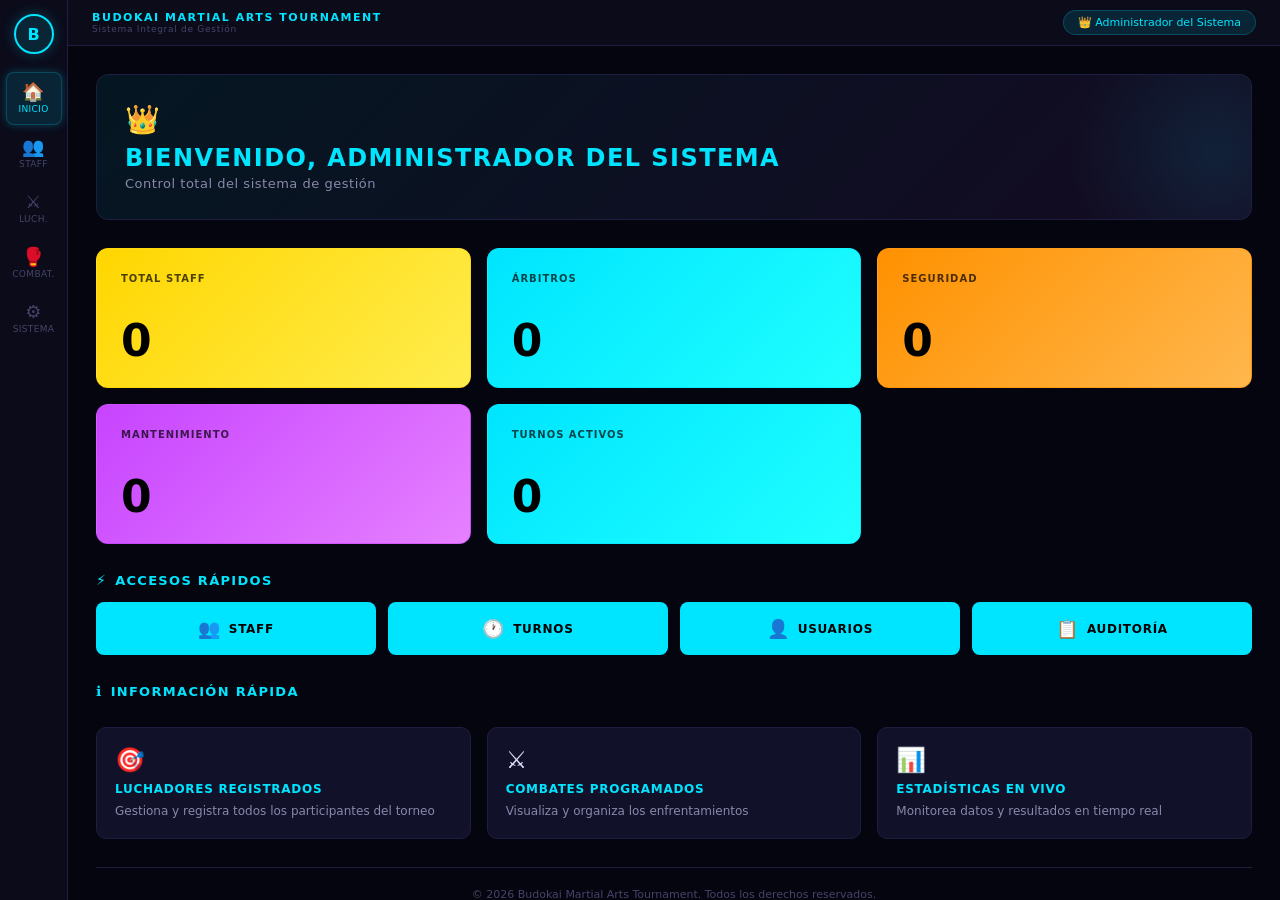
==== tournament-app/frontend/pages/index.html @ d12d2b39 "Implementacion de la pestaña de inicio y luchadores de front conectadas con el backend y base de dat" ====
<!DOCTYPE html>
<html lang="es">

<head>
    <meta charset="UTF-8">
    <meta name="viewport" content="width=device-width, initial-scale=1.0">
    <title>Dashboard — Budokai Martial Arts Tournament</title>
    <style>
        /* ══ Reset & Base ════════════════════════════════════════════ */
        *,
        *::before,
        *::after {
            box-sizing: border-box;
            margin: 0;
            padding: 0;
        }

        :root {
            --bg: #05050f;
            --bg2: #0b0b1a;
            --bg3: #0f0f22;
            --surface: #11112a;
            --surface2: #161630;
            --border: #1e1e40;
            --border2: #252550;
            --cyan: #00e5ff;
            --cyan-dim: rgba(0, 229, 255, .12);
            --cyan-glow: rgba(0, 229, 255, .25);
            --green: #00e676;
            --green-dim: rgba(0, 230, 118, .15);
            --orange: #ff9100;
            --orange-dim: rgba(255, 145, 0, .15);
            --blue-lt: #448aff;
            --blue-dim: rgba(68, 138, 255, .15);
            --yellow: #ffd600;
            --yellow-dim: rgba(255, 214, 0, .15);
            --purple: #c744ff;
            --purple-dim: rgba(199, 68, 255, .15);
            --red: #ff1744;
            --red-dim: rgba(255, 23, 68, .15);
            --txt: #e0e0ff;
            --txt2: #8888aa;
            --txt3: #44446a;
            --sidebar-w: 68px;
            --font: 'Segoe UI', system-ui, sans-serif;
            --font-mono: 'Courier New', monospace;
        }

        html,
        body {
            height: 100%;
            background: var(--bg);
            color: var(--txt);
            font-family: var(--font);
            font-size: 13px;
        }

        /* ══ Layout ══════════════════════════════════════════════════ */
        .layout {
            display: flex;
            height: 100vh;
        }

        /* ══ Sidebar ═════════════════════════════════════════════════ */
        .sidebar {
            width: var(--sidebar-w);
            background: var(--bg2);
            border-right: 1px solid var(--border);
            display: flex;
            flex-direction: column;
            align-items: center;
            padding: 14px 0;
            gap: 2px;
            flex-shrink: 0;
        }

        .logo-box {
            width: 40px;
            height: 40px;
            border-radius: 50%;
            border: 2px solid var(--cyan);
            background: var(--cyan-dim);
            display: flex;
            align-items: center;
            justify-content: center;
            font-weight: 900;
            font-size: 16px;
            color: var(--cyan);
            margin-bottom: 16px;
            box-shadow: 0 0 14px var(--cyan-glow);
        }

        .nav-link {
            display: flex;
            flex-direction: column;
            align-items: center;
            gap: 3px;
            padding: 10px 6px;
            width: 56px;
            border-radius: 8px;
            text-decoration: none;
            color: var(--txt3);
            font-size: 9px;
            letter-spacing: .04em;
            text-transform: uppercase;
            transition: all .15s;
            border: 1px solid transparent;
        }

        .nav-link:hover {
            color: var(--txt2);
            background: var(--surface);
        }

        .nav-link.active {
            color: var(--cyan);
            background: var(--cyan-dim);
            border-color: rgba(0, 229, 255, .2);
            box-shadow: 0 0 10px var(--cyan-glow);
        }

        .nav-icon {
            font-size: 18px;
            line-height: 1;
        }

        /* ══ Main ════════════════════════════════════════════════════ */
        .main {
            flex: 1;
            display: flex;
            flex-direction: column;
            overflow: hidden;
        }

        /* ══ Topbar ══════════════════════════════════════════════════ */
        .topbar {
            background: var(--bg2);
            border-bottom: 1px solid var(--border);
            padding: 10px 24px;
            display: flex;
            align-items: center;
            justify-content: space-between;
            flex-shrink: 0;
        }

        .brand-title {
            font-size: 11px;
            font-weight: 700;
            letter-spacing: .14em;
            text-transform: uppercase;
            color: var(--cyan);
        }

        .brand-sub {
            font-size: 9px;
            color: var(--txt3);
            letter-spacing: .08em;
        }

        .user-badge {
            display: flex;
            align-items: center;
            gap: 8px;
            background: var(--cyan-dim);
            border: 1px solid rgba(0, 229, 255, .2);
            border-radius: 20px;
            padding: 5px 14px;
            font-size: 11px;
            color: var(--cyan);
        }

        /* ══ Contenido ═══════════════════════════════════════════════ */
        .content {
            flex: 1;
            overflow-y: auto;
            padding: 28px;
        }

        .content::-webkit-scrollbar {
            width: 4px;
        }

        .content::-webkit-scrollbar-thumb {
            background: var(--border2);
            border-radius: 4px;
        }

        /* ══ Welcome Section ═════════════════════════════════════════ */
        .welcome-section {
            background: linear-gradient(135deg, rgba(0, 229, 255, .08) 0%, rgba(199, 68, 255, .08) 100%);
            border: 1px solid var(--border);
            border-radius: 12px;
            padding: 28px;
            margin-bottom: 28px;
            position: relative;
            overflow: hidden;
        }

        .welcome-section::before {
            content: '';
            position: absolute;
            top: -50%;
            right: -10%;
            width: 300px;
            height: 300px;
            background: radial-gradient(circle, rgba(0, 229, 255, .1) 0%, transparent 70%);
            border-radius: 50%;
            pointer-events: none;
        }

        .welcome-content {
            position: relative;
            z-index: 1;
        }

        .welcome-icon {
            font-size: 28px;
            margin-bottom: 8px;
        }

        .welcome-title {
            font-size: 24px;
            font-weight: 900;
            letter-spacing: .06em;
            text-transform: uppercase;
            color: var(--cyan);
            margin-bottom: 4px;
        }

        .welcome-subtitle {
            font-size: 13px;
            color: var(--txt2);
            letter-spacing: .04em;
        }

        /* ══ Stats Grid ══════════════════════════════════════════════ */
        .stats-grid {
            display: grid;
            grid-template-columns: repeat(5, 1fr);
            gap: 16px;
            margin-bottom: 28px;
        }

        @media (max-width: 1400px) {
            .stats-grid {
                grid-template-columns: repeat(3, 1fr);
            }
        }

        @media (max-width: 900px) {
            .stats-grid {
                grid-template-columns: repeat(2, 1fr);
            }
        }

        @media (max-width: 600px) {
            .stats-grid {
                grid-template-columns: 1fr;
            }
        }

        .stat-card-large {
            border-radius: 12px;
            padding: 24px;
            display: flex;
            flex-direction: column;
            align-items: flex-start;
            justify-content: space-between;
            min-height: 140px;
            position: relative;
            overflow: hidden;
            cursor: pointer;
            transition: all .2s;
            border: 1px solid;
        }

        .stat-card-large:hover {
            transform: translateY(-4px);
            box-shadow: 0 12px 24px rgba(0, 0, 0, .4);
        }

        .stat-card-large::before {
            content: '';
            position: absolute;
            top: 0;
            left: 0;
            right: 0;
            height: 2px;
            opacity: 0;
            transition: opacity .2s;
        }

        .stat-card-large:hover::before {
            opacity: 1;
        }

        /* ── Yellow ─────────────────────────────────────────────── */
        .stat-yellow {
            background: linear-gradient(135deg, #ffd600 0%, #ffed4e 100%);
            color: #000;
            border-color: rgba(255, 214, 0, .4);
        }

        .stat-yellow::before {
            background: #ffd600;
        }

        .stat-yellow .stat-value {
            color: #000;
        }

        /* ── Cyan ───────────────────────────────────────────────── */
        .stat-cyan {
            background: linear-gradient(135deg, #00e5ff 0%, #1fffff 100%);
            color: #000;
            border-color: rgba(0, 229, 255, .4);
        }

        .stat-cyan::before {
            background: #00e5ff;
        }

        .stat-cyan .stat-value {
            color: #000;
        }

        /* ── Orange ──────────────────────────────────────────────── */
        .stat-orange {
            background: linear-gradient(135deg, #ff9100 0%, #ffb74d 100%);
            color: #000;
            border-color: rgba(255, 145, 0, .4);
        }

        .stat-orange::before {
            background: #ff9100;
        }

        .stat-orange .stat-value {
            color: #000;
        }

        /* ── Purple ──────────────────────────────────────────────── */
        .stat-purple {
            background: linear-gradient(135deg, #c744ff 0%, #e681ff 100%);
            color: #000;
            border-color: rgba(199, 68, 255, .4);
        }

        .stat-purple::before {
            background: #c744ff;
        }

        .stat-purple .stat-value {
            color: #000;
        }

        .stat-label {
            font-size: 10px;
            font-weight: 700;
            letter-spacing: .1em;
            text-transform: uppercase;
            opacity: .7;
            margin-bottom: 8px;
        }

        .stat-value {
            font-size: 44px;
            font-weight: 900;
            line-height: 1;
        }

        /* ══ Quick Access Section ════════════════════════════════════ */
        .section-title {
            font-size: 13px;
            font-weight: 700;
            letter-spacing: .1em;
            text-transform: uppercase;
            color: var(--cyan);
            margin-bottom: 14px;
            display: flex;
            align-items: center;
            gap: 8px;
        }

        .section-icon {
            font-size: 14px;
        }

        .quick-access-grid {
            display: grid;
            grid-template-columns: repeat(auto-fit, minmax(180px, 1fr));
            gap: 12px;
        }

        .quick-btn {
            background: var(--cyan);
            border: none;
            border-radius: 8px;
            padding: 16px;
            color: #000;
            font-weight: 700;
            font-size: 12px;
            letter-spacing: .06em;
            text-transform: uppercase;
            cursor: pointer;
            transition: all .15s;
            display: flex;
            align-items: center;
            justify-content: center;
            gap: 8px;
            text-decoration: none;
        }

        .quick-btn:hover {
            opacity: .85;
            transform: translateY(-2px);
            box-shadow: 0 8px 16px rgba(0, 229, 255, .3);
        }

        .quick-btn-icon {
            font-size: 18px;
        }

        /* ══ Info Cards Section ══════════════════════════════════════ */
        .info-grid {
            display: grid;
            grid-template-columns: repeat(auto-fit, minmax(240px, 1fr));
            gap: 16px;
            margin-top: 28px;
        }

        .info-card {
            background: var(--surface);
            border: 1px solid var(--border);
            border-radius: 10px;
            padding: 18px;
            transition: all .15s;
        }

        .info-card:hover {
            border-color: var(--cyan);
            box-shadow: 0 0 12px rgba(0, 229, 255, .1);
        }

        .info-card-icon {
            font-size: 24px;
            margin-bottom: 8px;
        }

        .info-card-title {
            font-size: 12px;
            font-weight: 700;
            letter-spacing: .06em;
            text-transform: uppercase;
            color: var(--cyan);
            margin-bottom: 6px;
        }

        .info-card-desc {
            font-size: 12px;
            color: var(--txt2);
            line-height: 1.5;
        }

        /* ══ Footer ══════════════════════════════════════════════════ */
        .dashboard-footer {
            margin-top: 28px;
            padding-top: 20px;
            border-top: 1px solid var(--border);
            text-align: center;
            color: var(--txt3);
            font-size: 11px;
        }

        /* ══ Loading ═════════════════════════════════════════════════ */
        #loading {
            display: none !important;
            position: fixed;
            inset: 0;
            background: rgba(5, 5, 15, .8);
            backdrop-filter: blur(4px);
            align-items: center;
            justify-content: center;
            z-index: 1000;
        }

        #loading.show {
            display: flex !important;
        }

        .spinner {
            width: 40px;
            height: 40px;
            border: 3px solid var(--border2);
            border-top-color: var(--cyan);
            border-radius: 50%;
            animation: spin .7s linear infinite;
        }

        @keyframes spin {
            to {
                transform: rotate(360deg);
            }
        }

        /* ══ Toast ═══════════════════════════════════════════════════ */
        .toast {
            position: fixed;
            bottom: 26px;
            right: 26px;
            background: var(--surface2);
            border: 1px solid var(--border2);
            border-radius: 8px;
            padding: 12px 18px;
            font-size: 13px;
            color: var(--txt);
            opacity: 0;
            transform: translateY(8px);
            transition: opacity .2s, transform .2s;
            pointer-events: none;
            z-index: 200;
            max-width: 320px;
        }

        .toast.show {
            opacity: 1;
            transform: none;
        }

        .toast.toast--ok {
            border-left: 3px solid var(--green);
        }

        .toast.toast--err {
            border-left: 3px solid var(--red);
        }
    </style>
</head>

<body>

    <div class="layout">

        <!-- ══ Sidebar ══ -->
        <aside class="sidebar">
            <div class="logo-box">B</div>
            <a class="nav-link active" href="index.html">
                <span class="nav-icon">🏠</span>Inicio
            </a>
            <a class="nav-link" href="staff.html">
                <span class="nav-icon">👥</span>Staff
            </a>
            <a class="nav-link" href="luchadores.html">
                <span class="nav-icon">⚔</span>Luch.
            </a>
            <a class="nav-link" href="combates.html">
                <span class="nav-icon">🥊</span>Combat.
            </a>
            <a class="nav-link" href="sistema.html">
                <span class="nav-icon">⚙</span>Sistema
            </a>
        </aside>

        <!-- ══ Main ══ -->
        <div class="main">

            <!-- Topbar -->
            <header class="topbar">
                <div>
                    <div class="brand-title">Budokai Martial Arts Tournament</div>
                    <div class="brand-sub">Sistema Integral de Gestión</div>
                </div>
                <div class="user-badge">👑 Administrador del Sistema</div>
            </header>

            <!-- Content -->
            <div class="content">

                <!-- Welcome Section -->
                <div class="welcome-section">
                    <div class="welcome-content">
                        <div class="welcome-icon">👑</div>
                        <h1 class="welcome-title">Bienvenido, Administrador del Sistema</h1>
                        <p class="welcome-subtitle">Control total del sistema de gestión</p>
                    </div>
                </div>

                <!-- Stats Grid -->
                <div class="stats-grid">
                    <div class="stat-card-large stat-yellow">
                        <div class="stat-label">Total Staff</div>
                        <div class="stat-value" id="stat-total-staff">0</div>
                    </div>
                    <div class="stat-card-large stat-cyan">
                        <div class="stat-label">Árbitros</div>
                        <div class="stat-value" id="stat-arbitros">0</div>
                    </div>
                    <div class="stat-card-large stat-orange">
                        <div class="stat-label">Seguridad</div>
                        <div class="stat-value" id="stat-seguridad">0</div>
                    </div>
                    <div class="stat-card-large stat-purple">
                        <div class="stat-label">Mantenimiento</div>
                        <div class="stat-value" id="stat-mantenimiento">0</div>
                    </div>
                    <div class="stat-card-large stat-cyan">
                        <div class="stat-label">Turnos Activos</div>
    <!-- ══ Loading Overlay ══ -->
    <div id="loading">
        <div class="spinner"></div>
    </div>

    <!-- ══ Toast ══ -->
    <div class="toast" id="toast"></div>

    <!-- ══ Scripts ══ -->
    <script src="../js/api.js"></script>
    <script src="../js/modules/dashboard.js"></script>

                        <div class="stat-value" id="stat-turnos">0</div>
                    </div>
                </div>

                <!-- Quick Access -->
                <div>
                    <h2 class="section-title">
                        <span class="section-icon">⚡</span>
                        Accesos Rápidos
                    </h2>
                    <div class="quick-access-grid">
                        <a href="staff.html" class="quick-btn">
                            <span class="quick-btn-icon">👥</span>
                            Staff
                        </a>
                        <a href="#" class="quick-btn">
                            <span class="quick-btn-icon">🕐</span>
                            Turnos
                        </a>
                        <a href="#" class="quick-btn">
                            <span class="quick-btn-icon">👤</span>
                            Usuarios
                        </a>
                        <a href="#" class="quick-btn">
                            <span class="quick-btn-icon">📋</span>
                            Auditoría
                        </a>
                    </div>
                </div>

                <!-- Info Cards -->
                <div>
                    <h2 class="section-title" style="margin-top: 28px;">
                        <span class="section-icon">ℹ</span>
                        Información Rápida
                    </h2>
                    <div class="info-grid">
                        <div class="info-card">
                            <div class="info-card-icon">🎯</div>
                            <div class="info-card-title">Luchadores Registrados</div>
                            <div class="info-card-desc">Gestiona y registra todos los participantes del torneo</div>
                        </div>
                        <div class="info-card">
                            <div class="info-card-icon">⚔</div>
                            <div class="info-card-title">Combates Programados</div>
                            <div class="info-card-desc">Visualiza y organiza los enfrentamientos</div>
                        </div>
                        <div class="info-card">
                            <div class="info-card-icon">📊</div>
                            <div class="info-card-title">Estadísticas en Vivo</div>
                            <div class="info-card-desc">Monitorea datos y resultados en tiempo real</div>
                        </div>
                    </div>
                </div>

                <!-- Footer -->
                <div class="dashboard-footer">
                    <p>© 2026 Budokai Martial Arts Tournament. Todos los derechos reservados.</p>
                </div>

            </div>
        </div>
    </div>

</body>

</html>
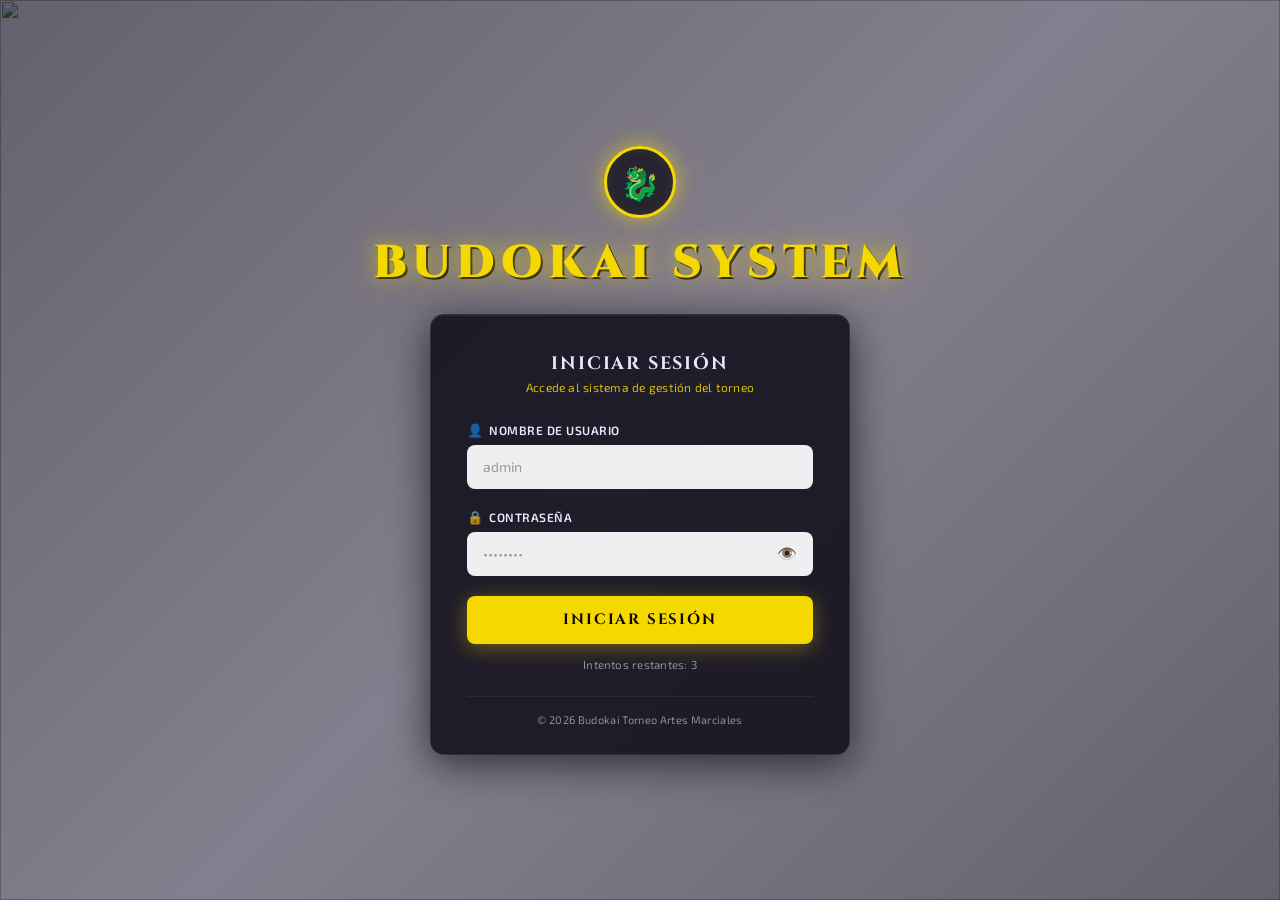
==== commit 63cf210f: "Modulo de log-in correctamente conectado con los endpoints del backend, y boton salir en el dashboar" ====
--- a/tournament-app/frontend/pages/index.html
+++ b/tournament-app/frontend/pages/index.html
@@ -1,53 +1,38 @@
 <!DOCTYPE html>
 <html lang="es">
-
 <head>
     <meta charset="UTF-8">
     <meta name="viewport" content="width=device-width, initial-scale=1.0">
     <title>Dashboard — Budokai Martial Arts Tournament</title>
     <style>
         /* ══ Reset & Base ════════════════════════════════════════════ */
-        *,
-        *::before,
-        *::after {
-            box-sizing: border-box;
-            margin: 0;
-            padding: 0;
-        }
+        *, *::before, *::after { box-sizing: border-box; margin: 0; padding: 0; }
 
         :root {
-            --bg: #05050f;
-            --bg2: #0b0b1a;
-            --bg3: #0f0f22;
-            --surface: #11112a;
-            --surface2: #161630;
-            --border: #1e1e40;
-            --border2: #252550;
-            --cyan: #00e5ff;
-            --cyan-dim: rgba(0, 229, 255, .12);
-            --cyan-glow: rgba(0, 229, 255, .25);
-            --green: #00e676;
-            --green-dim: rgba(0, 230, 118, .15);
-            --orange: #ff9100;
-            --orange-dim: rgba(255, 145, 0, .15);
-            --blue-lt: #448aff;
-            --blue-dim: rgba(68, 138, 255, .15);
-            --yellow: #ffd600;
-            --yellow-dim: rgba(255, 214, 0, .15);
-            --purple: #c744ff;
-            --purple-dim: rgba(199, 68, 255, .15);
-            --red: #ff1744;
-            --red-dim: rgba(255, 23, 68, .15);
-            --txt: #e0e0ff;
-            --txt2: #8888aa;
-            --txt3: #44446a;
-            --sidebar-w: 68px;
-            --font: 'Segoe UI', system-ui, sans-serif;
-            --font-mono: 'Courier New', monospace;
-        }
-
-        html,
-        body {
+            --bg:          #05050f;
+            --bg2:         #0b0b1a;
+            --bg3:         #0f0f22;
+            --surface:     #11112a;
+            --surface2:    #161630;
+            --border:      #1e1e40;
+            --border2:     #252550;
+            --cyan:        #00e5ff;
+            --cyan-dim:    rgba(0, 229, 255, .12);
+            --cyan-glow:   rgba(0, 229, 255, .25);
+            --green:       #00e676;
+            --orange:      #ff9100;
+            --yellow:      #ffd600;
+            --purple:      #c744ff;
+            --red:         #ff1744;
+            --red-dim:     rgba(255, 23, 68, .15);
+            --txt:         #e0e0ff;
+            --txt2:        #8888aa;
+            --txt3:        #44446a;
+            --sidebar-w:   68px;
+            --font:        'Segoe UI', system-ui, sans-serif;
+        }
+
+        html, body {
             height: 100%;
             background: var(--bg);
             color: var(--txt);
@@ -107,11 +92,7 @@
             border: 1px solid transparent;
         }
 
-        .nav-link:hover {
-            color: var(--txt2);
-            background: var(--surface);
-        }
-
+        .nav-link:hover  { color: var(--txt2); background: var(--surface); }
         .nav-link.active {
             color: var(--cyan);
             background: var(--cyan-dim);
@@ -119,9 +100,33 @@
             box-shadow: 0 0 10px var(--cyan-glow);
         }
 
-        .nav-icon {
-            font-size: 18px;
-            line-height: 1;
+        .nav-icon { font-size: 18px; line-height: 1; }
+
+        /* Botón salir en sidebar */
+        .sidebar-logout {
+            margin-top: auto;
+            margin-bottom: 8px;
+            display: flex;
+            flex-direction: column;
+            align-items: center;
+            gap: 3px;
+            padding: 10px 6px;
+            width: 56px;
+            border-radius: 8px;
+            background: none;
+            border: 1px solid transparent;
+            color: var(--txt3);
+            font-size: 9px;
+            letter-spacing: .04em;
+            text-transform: uppercase;
+            cursor: pointer;
+            font-family: inherit;
+            transition: all .15s;
+        }
+        .sidebar-logout:hover {
+            color: var(--red);
+            background: var(--red-dim);
+            border-color: rgba(255, 23, 68, .2);
         }
 
         /* ══ Main ════════════════════════════════════════════════════ */
@@ -155,6 +160,12 @@
             font-size: 9px;
             color: var(--txt3);
             letter-spacing: .08em;
+        }
+
+        .topbar-right {
+            display: flex;
+            align-items: center;
+            gap: 10px;
         }
 
         .user-badge {
@@ -169,25 +180,40 @@
             color: var(--cyan);
         }
 
-        /* ══ Contenido ═══════════════════════════════════════════════ */
+        .btn-logout {
+            display: flex;
+            align-items: center;
+            gap: 6px;
+            background: var(--red-dim);
+            border: 1px solid rgba(255, 23, 68, .35);
+            border-radius: 20px;
+            padding: 5px 14px;
+            font-size: 11px;
+            font-weight: 700;
+            letter-spacing: .06em;
+            text-transform: uppercase;
+            color: var(--red);
+            cursor: pointer;
+            transition: background .15s, box-shadow .15s;
+            font-family: inherit;
+        }
+        .btn-logout:hover {
+            background: rgba(255, 23, 68, .25);
+            box-shadow: 0 0 10px rgba(255, 23, 68, .25);
+        }
+
+        /* ══ Content ═════════════════════════════════════════════════ */
         .content {
             flex: 1;
             overflow-y: auto;
             padding: 28px;
         }
-
-        .content::-webkit-scrollbar {
-            width: 4px;
-        }
-
-        .content::-webkit-scrollbar-thumb {
-            background: var(--border2);
-            border-radius: 4px;
-        }
-
-        /* ══ Welcome Section ═════════════════════════════════════════ */
+        .content::-webkit-scrollbar       { width: 4px; }
+        .content::-webkit-scrollbar-thumb { background: var(--border2); border-radius: 4px; }
+
+        /* ══ Welcome ═════════════════════════════════════════════════ */
         .welcome-section {
-            background: linear-gradient(135deg, rgba(0, 229, 255, .08) 0%, rgba(199, 68, 255, .08) 100%);
+            background: linear-gradient(135deg, rgba(0,229,255,.08) 0%, rgba(199,68,255,.08) 100%);
             border: 1px solid var(--border);
             border-radius: 12px;
             padding: 28px;
@@ -195,43 +221,19 @@
             position: relative;
             overflow: hidden;
         }
-
         .welcome-section::before {
             content: '';
             position: absolute;
-            top: -50%;
-            right: -10%;
-            width: 300px;
-            height: 300px;
-            background: radial-gradient(circle, rgba(0, 229, 255, .1) 0%, transparent 70%);
+            top: -50%; right: -10%;
+            width: 300px; height: 300px;
+            background: radial-gradient(circle, rgba(0,229,255,.1) 0%, transparent 70%);
             border-radius: 50%;
             pointer-events: none;
         }
-
-        .welcome-content {
-            position: relative;
-            z-index: 1;
-        }
-
-        .welcome-icon {
-            font-size: 28px;
-            margin-bottom: 8px;
-        }
-
-        .welcome-title {
-            font-size: 24px;
-            font-weight: 900;
-            letter-spacing: .06em;
-            text-transform: uppercase;
-            color: var(--cyan);
-            margin-bottom: 4px;
-        }
-
-        .welcome-subtitle {
-            font-size: 13px;
-            color: var(--txt2);
-            letter-spacing: .04em;
-        }
+        .welcome-content  { position: relative; z-index: 1; }
+        .welcome-icon     { font-size: 28px; margin-bottom: 8px; }
+        .welcome-title    { font-size: 24px; font-weight: 900; letter-spacing: .06em; text-transform: uppercase; color: var(--cyan); margin-bottom: 4px; }
+        .welcome-subtitle { font-size: 13px; color: var(--txt2); letter-spacing: .04em; }
 
         /* ══ Stats Grid ══════════════════════════════════════════════ */
         .stats-grid {
@@ -240,24 +242,9 @@
             gap: 16px;
             margin-bottom: 28px;
         }
-
-        @media (max-width: 1400px) {
-            .stats-grid {
-                grid-template-columns: repeat(3, 1fr);
-            }
-        }
-
-        @media (max-width: 900px) {
-            .stats-grid {
-                grid-template-columns: repeat(2, 1fr);
-            }
-        }
-
-        @media (max-width: 600px) {
-            .stats-grid {
-                grid-template-columns: 1fr;
-            }
-        }
+        @media (max-width: 1400px) { .stats-grid { grid-template-columns: repeat(3, 1fr); } }
+        @media (max-width: 900px)  { .stats-grid { grid-template-columns: repeat(2, 1fr); } }
+        @media (max-width: 600px)  { .stats-grid { grid-template-columns: 1fr; } }
 
         .stat-card-large {
             border-radius: 12px;
@@ -270,106 +257,40 @@
             position: relative;
             overflow: hidden;
             cursor: pointer;
-            transition: all .2s;
+            transition: transform .2s, box-shadow .2s;
             border: 1px solid;
         }
-
-        .stat-card-large:hover {
-            transform: translateY(-4px);
-            box-shadow: 0 12px 24px rgba(0, 0, 0, .4);
-        }
-
+        .stat-card-large:hover { transform: translateY(-4px); box-shadow: 0 12px 24px rgba(0,0,0,.4); }
         .stat-card-large::before {
             content: '';
             position: absolute;
-            top: 0;
-            left: 0;
-            right: 0;
+            top: 0; left: 0; right: 0;
             height: 2px;
             opacity: 0;
             transition: opacity .2s;
         }
-
-        .stat-card-large:hover::before {
-            opacity: 1;
-        }
-
-        /* ── Yellow ─────────────────────────────────────────────── */
-        .stat-yellow {
-            background: linear-gradient(135deg, #ffd600 0%, #ffed4e 100%);
-            color: #000;
-            border-color: rgba(255, 214, 0, .4);
-        }
-
-        .stat-yellow::before {
-            background: #ffd600;
-        }
-
-        .stat-yellow .stat-value {
-            color: #000;
-        }
-
-        /* ── Cyan ───────────────────────────────────────────────── */
-        .stat-cyan {
-            background: linear-gradient(135deg, #00e5ff 0%, #1fffff 100%);
-            color: #000;
-            border-color: rgba(0, 229, 255, .4);
-        }
-
-        .stat-cyan::before {
-            background: #00e5ff;
-        }
-
-        .stat-cyan .stat-value {
-            color: #000;
-        }
-
-        /* ── Orange ──────────────────────────────────────────────── */
-        .stat-orange {
-            background: linear-gradient(135deg, #ff9100 0%, #ffb74d 100%);
-            color: #000;
-            border-color: rgba(255, 145, 0, .4);
-        }
-
-        .stat-orange::before {
-            background: #ff9100;
-        }
-
-        .stat-orange .stat-value {
-            color: #000;
-        }
-
-        /* ── Purple ──────────────────────────────────────────────── */
-        .stat-purple {
-            background: linear-gradient(135deg, #c744ff 0%, #e681ff 100%);
-            color: #000;
-            border-color: rgba(199, 68, 255, .4);
-        }
-
-        .stat-purple::before {
-            background: #c744ff;
-        }
-
-        .stat-purple .stat-value {
-            color: #000;
-        }
-
-        .stat-label {
-            font-size: 10px;
-            font-weight: 700;
-            letter-spacing: .1em;
-            text-transform: uppercase;
-            opacity: .7;
-            margin-bottom: 8px;
-        }
-
-        .stat-value {
-            font-size: 44px;
-            font-weight: 900;
-            line-height: 1;
-        }
-
-        /* ══ Quick Access Section ════════════════════════════════════ */
+        .stat-card-large:hover::before { opacity: 1; }
+
+        .stat-yellow { background: linear-gradient(135deg,#ffd600,#ffed4e); color:#000; border-color:rgba(255,214,0,.4); }
+        .stat-yellow::before { background:#ffd600; }
+        .stat-yellow .stat-value { color:#000; }
+
+        .stat-cyan { background: linear-gradient(135deg,#00e5ff,#1fffff); color:#000; border-color:rgba(0,229,255,.4); }
+        .stat-cyan::before { background:#00e5ff; }
+        .stat-cyan .stat-value { color:#000; }
+
+        .stat-orange { background: linear-gradient(135deg,#ff9100,#ffb74d); color:#000; border-color:rgba(255,145,0,.4); }
+        .stat-orange::before { background:#ff9100; }
+        .stat-orange .stat-value { color:#000; }
+
+        .stat-purple { background: linear-gradient(135deg,#c744ff,#e681ff); color:#000; border-color:rgba(199,68,255,.4); }
+        .stat-purple::before { background:#c744ff; }
+        .stat-purple .stat-value { color:#000; }
+
+        .stat-label { font-size:10px; font-weight:700; letter-spacing:.1em; text-transform:uppercase; opacity:.7; margin-bottom:8px; }
+        .stat-value { font-size:44px; font-weight:900; line-height:1; }
+
+        /* ══ Quick Access ════════════════════════════════════════════ */
         .section-title {
             font-size: 13px;
             font-weight: 700;
@@ -381,10 +302,7 @@
             align-items: center;
             gap: 8px;
         }
-
-        .section-icon {
-            font-size: 14px;
-        }
+        .section-icon { font-size: 14px; }
 
         .quick-access-grid {
             display: grid;
@@ -403,64 +321,34 @@
             letter-spacing: .06em;
             text-transform: uppercase;
             cursor: pointer;
-            transition: all .15s;
+            transition: opacity .15s, transform .15s, box-shadow .15s;
             display: flex;
             align-items: center;
             justify-content: center;
             gap: 8px;
             text-decoration: none;
         }
-
-        .quick-btn:hover {
-            opacity: .85;
-            transform: translateY(-2px);
-            box-shadow: 0 8px 16px rgba(0, 229, 255, .3);
-        }
-
-        .quick-btn-icon {
-            font-size: 18px;
-        }
-
-        /* ══ Info Cards Section ══════════════════════════════════════ */
+        .quick-btn:hover { opacity:.85; transform:translateY(-2px); box-shadow:0 8px 16px rgba(0,229,255,.3); }
+        .quick-btn-icon { font-size: 18px; }
+
+        /* ══ Info Cards ══════════════════════════════════════════════ */
         .info-grid {
             display: grid;
             grid-template-columns: repeat(auto-fit, minmax(240px, 1fr));
             gap: 16px;
             margin-top: 28px;
         }
-
         .info-card {
             background: var(--surface);
             border: 1px solid var(--border);
             border-radius: 10px;
             padding: 18px;
-            transition: all .15s;
-        }
-
-        .info-card:hover {
-            border-color: var(--cyan);
-            box-shadow: 0 0 12px rgba(0, 229, 255, .1);
-        }
-
-        .info-card-icon {
-            font-size: 24px;
-            margin-bottom: 8px;
-        }
-
-        .info-card-title {
-            font-size: 12px;
-            font-weight: 700;
-            letter-spacing: .06em;
-            text-transform: uppercase;
-            color: var(--cyan);
-            margin-bottom: 6px;
-        }
-
-        .info-card-desc {
-            font-size: 12px;
-            color: var(--txt2);
-            line-height: 1.5;
-        }
+            transition: border-color .15s, box-shadow .15s;
+        }
+        .info-card:hover { border-color: var(--cyan); box-shadow: 0 0 12px rgba(0,229,255,.1); }
+        .info-card-icon  { font-size: 24px; margin-bottom: 8px; }
+        .info-card-title { font-size:12px; font-weight:700; letter-spacing:.06em; text-transform:uppercase; color:var(--cyan); margin-bottom:6px; }
+        .info-card-desc  { font-size:12px; color:var(--txt2); line-height:1.5; }
 
         /* ══ Footer ══════════════════════════════════════════════════ */
         .dashboard-footer {
@@ -474,40 +362,28 @@
 
         /* ══ Loading ═════════════════════════════════════════════════ */
         #loading {
-            display: none !important;
+            display: none;
             position: fixed;
             inset: 0;
-            background: rgba(5, 5, 15, .8);
-            backdrop-filter: blur(4px);
+            background: rgba(5,5,15,.8);
             align-items: center;
             justify-content: center;
             z-index: 1000;
         }
-
-        #loading.show {
-            display: flex !important;
-        }
+        #loading.show { display: flex; }
 
         .spinner {
-            width: 40px;
-            height: 40px;
+            width: 40px; height: 40px;
             border: 3px solid var(--border2);
             border-top-color: var(--cyan);
             border-radius: 50%;
             animation: spin .7s linear infinite;
         }
 
-        @keyframes spin {
-            to {
-                transform: rotate(360deg);
-            }
-        }
-
         /* ══ Toast ═══════════════════════════════════════════════════ */
         .toast {
             position: fixed;
-            bottom: 26px;
-            right: 26px;
+            bottom: 26px; right: 26px;
             background: var(--surface2);
             border: 1px solid var(--border2);
             border-radius: 8px;
@@ -521,166 +397,235 @@
             z-index: 200;
             max-width: 320px;
         }
-
-        .toast.show {
-            opacity: 1;
-            transform: none;
-        }
-
-        .toast.toast--ok {
-            border-left: 3px solid var(--green);
-        }
-
-        .toast.toast--err {
-            border-left: 3px solid var(--red);
-        }
+        .toast.show    { opacity: 1; transform: none; }
+        .toast.toast--ok  { border-left: 3px solid var(--green); }
+        .toast.toast--err { border-left: 3px solid var(--red); }
+
+        /* ══ Modal logout ════════════════════════════════════════════ */
+        .modal-overlay {
+            display: none;
+            position: fixed;
+            inset: 0;
+            background: rgba(5,5,15,.88);
+            z-index: 900;
+            align-items: center;
+            justify-content: center;
+        }
+        .modal-overlay.show { display: flex; }
+
+        .modal-box {
+            background: var(--surface);
+            border: 1px solid var(--border2);
+            border-radius: 12px;
+            padding: 28px 32px;
+            max-width: 340px;
+            width: 90%;
+            text-align: center;
+            animation: fadeUp .2s ease;
+        }
+        .modal-icon    { font-size: 36px; margin-bottom: 12px; }
+        .modal-title   { font-size:15px; font-weight:700; letter-spacing:.06em; text-transform:uppercase; color:var(--txt); margin-bottom:8px; }
+        .modal-msg     { font-size:12px; color:var(--txt2); margin-bottom:22px; line-height:1.5; }
+        .modal-actions { display:flex; gap:10px; justify-content:center; }
+
+        .modal-btn {
+            padding: 9px 22px;
+            border-radius: 8px;
+            border: none;
+            font-size: 12px;
+            font-weight: 700;
+            letter-spacing: .06em;
+            text-transform: uppercase;
+            cursor: pointer;
+            font-family: inherit;
+            transition: opacity .15s;
+        }
+        .modal-btn:hover { opacity: .85; }
+        .modal-btn-cancel  { background:var(--surface2); color:var(--txt2); border:1px solid var(--border2); }
+        .modal-btn-confirm { background:var(--red); color:#fff; }
+
+        /* ══ Keyframes ═══════════════════════════════════════════════ */
+        @keyframes spin    { to { transform: rotate(360deg); } }
+        @keyframes fadeUp  { from { opacity:0; transform:translateY(16px); } to { opacity:1; transform:translateY(0); } }
     </style>
 </head>
-
 <body>
 
-    <div class="layout">
-
-        <!-- ══ Sidebar ══ -->
-        <aside class="sidebar">
-            <div class="logo-box">B</div>
-            <a class="nav-link active" href="index.html">
-                <span class="nav-icon">🏠</span>Inicio
-            </a>
-            <a class="nav-link" href="staff.html">
-                <span class="nav-icon">👥</span>Staff
-            </a>
-            <a class="nav-link" href="luchadores.html">
-                <span class="nav-icon">⚔</span>Luch.
-            </a>
-            <a class="nav-link" href="combates.html">
-                <span class="nav-icon">🥊</span>Combat.
-            </a>
-            <a class="nav-link" href="sistema.html">
-                <span class="nav-icon">⚙</span>Sistema
-            </a>
-        </aside>
-
-        <!-- ══ Main ══ -->
-        <div class="main">
-
-            <!-- Topbar -->
-            <header class="topbar">
-                <div>
-                    <div class="brand-title">Budokai Martial Arts Tournament</div>
-                    <div class="brand-sub">Sistema Integral de Gestión</div>
-                </div>
-                <div class="user-badge">👑 Administrador del Sistema</div>
-            </header>
-
-            <!-- Content -->
-            <div class="content">
-
-                <!-- Welcome Section -->
-                <div class="welcome-section">
-                    <div class="welcome-content">
-                        <div class="welcome-icon">👑</div>
-                        <h1 class="welcome-title">Bienvenido, Administrador del Sistema</h1>
-                        <p class="welcome-subtitle">Control total del sistema de gestión</p>
+<div class="layout">
+
+    <!-- ══ Sidebar ══════════════════════════════════════════════════ -->
+    <aside class="sidebar">
+        <div class="logo-box">B</div>
+        <a class="nav-link active" href="index.html"><span class="nav-icon">🏠</span>Inicio</a>
+        <a class="nav-link" href="staff.html"><span class="nav-icon">👥</span>Staff</a>
+        <a class="nav-link" href="luchadores.html"><span class="nav-icon">⚔</span>Luch.</a>
+        <a class="nav-link" href="combates.html"><span class="nav-icon">🥊</span>Combat.</a>
+        <a class="nav-link" href="sistema.html"><span class="nav-icon">⚙</span>Sistema</a>
+        <button class="sidebar-logout" id="sidebarLogoutBtn" title="Cerrar sesión">
+            <span class="nav-icon">🚪</span>Salir
+        </button>
+    </aside>
+
+    <!-- ══ Main ═════════════════════════════════════════════════════ -->
+    <div class="main">
+
+        <!-- Topbar -->
+        <header class="topbar">
+            <div>
+                <div class="brand-title">Budokai Martial Arts Tournament</div>
+                <div class="brand-sub">Sistema Integral de Gestión</div>
+            </div>
+            <div class="topbar-right">
+                <div class="user-badge">
+                    <span>👑</span>
+                    <span id="topbar-username">—</span>
+                </div>
+                <button class="btn-logout" id="topbarLogoutBtn">🚪 Salir</button>
+            </div>
+        </header>
+
+        <!-- Content -->
+        <div class="content">
+
+            <!-- Welcome -->
+            <div class="welcome-section">
+                <div class="welcome-content">
+                    <div class="welcome-icon">👑</div>
+                    <h1 class="welcome-title" id="welcome-title">Bienvenido</h1>
+                    <p class="welcome-subtitle" id="welcome-subtitle">Sistema Integral de Gestión del Torneo</p>
+                </div>
+            </div>
+
+            <!-- Stats -->
+            <div class="stats-grid">
+                <div class="stat-card-large stat-yellow">
+                    <div class="stat-label">Total Staff</div>
+                    <div class="stat-value" id="stat-total-staff">0</div>
+                </div>
+                <div class="stat-card-large stat-cyan">
+                    <div class="stat-label">Árbitros</div>
+                    <div class="stat-value" id="stat-arbitros">0</div>
+                </div>
+                <div class="stat-card-large stat-orange">
+                    <div class="stat-label">Seguridad</div>
+                    <div class="stat-value" id="stat-seguridad">0</div>
+                </div>
+                <div class="stat-card-large stat-purple">
+                    <div class="stat-label">Mantenimiento</div>
+                    <div class="stat-value" id="stat-mantenimiento">0</div>
+                </div>
+                <div class="stat-card-large stat-cyan">
+                    <div class="stat-label">Turnos Activos</div>
+                    <div class="stat-value" id="stat-turnos">0</div>
+                </div>
+            </div>
+
+            <!-- Quick Access -->
+            <div>
+                <h2 class="section-title"><span class="section-icon">⚡</span>Accesos Rápidos</h2>
+                <div class="quick-access-grid">
+                    <a href="staff.html" class="quick-btn"><span class="quick-btn-icon">👥</span>Staff</a>
+                    <a href="#" class="quick-btn"><span class="quick-btn-icon">🕐</span>Turnos</a>
+                    <a href="#" class="quick-btn"><span class="quick-btn-icon">👤</span>Usuarios</a>
+                    <a href="#" class="quick-btn"><span class="quick-btn-icon">📋</span>Auditoría</a>
+                </div>
+            </div>
+
+            <!-- Info Cards -->
+            <div>
+                <h2 class="section-title" style="margin-top:28px"><span class="section-icon">ℹ</span>Información Rápida</h2>
+                <div class="info-grid">
+                    <div class="info-card">
+                        <div class="info-card-icon">🎯</div>
+                        <div class="info-card-title">Luchadores Registrados</div>
+                        <div class="info-card-desc">Gestiona y registra todos los participantes del torneo</div>
                     </div>
-                </div>
-
-                <!-- Stats Grid -->
-                <div class="stats-grid">
-                    <div class="stat-card-large stat-yellow">
-                        <div class="stat-label">Total Staff</div>
-                        <div class="stat-value" id="stat-total-staff">0</div>
+                    <div class="info-card">
+                        <div class="info-card-icon">⚔</div>
+                        <div class="info-card-title">Combates Programados</div>
+                        <div class="info-card-desc">Visualiza y organiza los enfrentamientos</div>
                     </div>
-                    <div class="stat-card-large stat-cyan">
-                        <div class="stat-label">Árbitros</div>
-                        <div class="stat-value" id="stat-arbitros">0</div>
+                    <div class="info-card">
+                        <div class="info-card-icon">📊</div>
+                        <div class="info-card-title">Estadísticas en Vivo</div>
+                        <div class="info-card-desc">Monitorea datos y resultados en tiempo real</div>
                     </div>
-                    <div class="stat-card-large stat-orange">
-                        <div class="stat-label">Seguridad</div>
-                        <div class="stat-value" id="stat-seguridad">0</div>
-                    </div>
-                    <div class="stat-card-large stat-purple">
-                        <div class="stat-label">Mantenimiento</div>
-                        <div class="stat-value" id="stat-mantenimiento">0</div>
-                    </div>
-                    <div class="stat-card-large stat-cyan">
-                        <div class="stat-label">Turnos Activos</div>
-    <!-- ══ Loading Overlay ══ -->
-    <div id="loading">
-        <div class="spinner"></div>
-    </div>
-
-    <!-- ══ Toast ══ -->
-    <div class="toast" id="toast"></div>
-
-    <!-- ══ Scripts ══ -->
-    <script src="../js/api.js"></script>
-    <script src="../js/modules/dashboard.js"></script>
-
-                        <div class="stat-value" id="stat-turnos">0</div>
-                    </div>
-                </div>
-
-                <!-- Quick Access -->
-                <div>
-                    <h2 class="section-title">
-                        <span class="section-icon">⚡</span>
-                        Accesos Rápidos
-                    </h2>
-                    <div class="quick-access-grid">
-                        <a href="staff.html" class="quick-btn">
-                            <span class="quick-btn-icon">👥</span>
-                            Staff
-                        </a>
-                        <a href="#" class="quick-btn">
-                            <span class="quick-btn-icon">🕐</span>
-                            Turnos
-                        </a>
-                        <a href="#" class="quick-btn">
-                            <span class="quick-btn-icon">👤</span>
-                            Usuarios
-                        </a>
-                        <a href="#" class="quick-btn">
-                            <span class="quick-btn-icon">📋</span>
-                            Auditoría
-                        </a>
-                    </div>
-                </div>
-
-                <!-- Info Cards -->
-                <div>
-                    <h2 class="section-title" style="margin-top: 28px;">
-                        <span class="section-icon">ℹ</span>
-                        Información Rápida
-                    </h2>
-                    <div class="info-grid">
-                        <div class="info-card">
-                            <div class="info-card-icon">🎯</div>
-                            <div class="info-card-title">Luchadores Registrados</div>
-                            <div class="info-card-desc">Gestiona y registra todos los participantes del torneo</div>
-                        </div>
-                        <div class="info-card">
-                            <div class="info-card-icon">⚔</div>
-                            <div class="info-card-title">Combates Programados</div>
-                            <div class="info-card-desc">Visualiza y organiza los enfrentamientos</div>
-                        </div>
-                        <div class="info-card">
-                            <div class="info-card-icon">📊</div>
-                            <div class="info-card-title">Estadísticas en Vivo</div>
-                            <div class="info-card-desc">Monitorea datos y resultados en tiempo real</div>
-                        </div>
-                    </div>
-                </div>
-
-                <!-- Footer -->
-                <div class="dashboard-footer">
-                    <p>© 2026 Budokai Martial Arts Tournament. Todos los derechos reservados.</p>
-                </div>
-
+                </div>
             </div>
+
+            <!-- Footer -->
+            <div class="dashboard-footer">
+                <p>© 2026 Budokai Martial Arts Tournament. Todos los derechos reservados.</p>
+            </div>
+
+        </div><!-- /.content -->
+    </div><!-- /.main -->
+</div><!-- /.layout -->
+
+<!-- ══ Loading ══════════════════════════════════════════════════ -->
+<div id="loading"><div class="spinner"></div></div>
+
+<!-- ══ Toast ════════════════════════════════════════════════════ -->
+<div class="toast" id="toast"></div>
+
+<!-- ══ Modal logout ═════════════════════════════════════════════ -->
+<div class="modal-overlay" id="logoutModal">
+    <div class="modal-box">
+        <div class="modal-icon">🚪</div>
+        <p class="modal-title">Cerrar Sesión</p>
+        <p class="modal-msg">¿Estás seguro que deseas salir del sistema?</p>
+        <div class="modal-actions">
+            <button class="modal-btn modal-btn-cancel"  id="modalCancelBtn">Cancelar</button>
+            <button class="modal-btn modal-btn-confirm" id="modalConfirmBtn">Sí, salir</button>
         </div>
     </div>
+</div>
+
+<!-- ══ Scripts ══════════════════════════════════════════════════ -->
+<script src="../js/api.js"></script>
+<script src="../js/modules/dashboard.js"></script>
+<script>
+    // Proteger página
+    requireAuth();
+
+    // Mostrar datos del usuario
+    (function () {
+        const s = getSession();
+        if (!s) return;
+        const el = document.getElementById('topbar-username');
+        if (el) el.textContent = s.username || '—';
+        const wt = document.getElementById('welcome-title');
+        const ws = document.getElementById('welcome-subtitle');
+        if (wt) wt.textContent = 'Bienvenido, ' + (s.username || 'Usuario');
+        if (ws) ws.textContent = s.rol || 'Sistema Integral de Gestión del Torneo';
+    })();
+
+    // Modal logout
+    const modal      = document.getElementById('logoutModal');
+    const cancelBtn  = document.getElementById('modalCancelBtn');
+    const confirmBtn = document.getElementById('modalConfirmBtn');
+
+    function openModal()  { modal.classList.add('show'); confirmBtn.focus(); }
+    function closeModal() { modal.classList.remove('show'); }
+
+    document.getElementById('topbarLogoutBtn') .addEventListener('click', openModal);
+    document.getElementById('sidebarLogoutBtn').addEventListener('click', openModal);
+    cancelBtn.addEventListener('click', closeModal);
+
+    modal.addEventListener('click', function(e) {
+        if (e.target === modal) closeModal();
+    });
+
+    document.addEventListener('keydown', function(e) {
+        if (e.key === 'Escape') closeModal();
+    });
+
+    confirmBtn.addEventListener('click', async function() {
+        confirmBtn.disabled = true;
+        confirmBtn.textContent = 'Saliendo...';
+        await logout();
+    });
+</script>
 
 </body>
-
 </html>
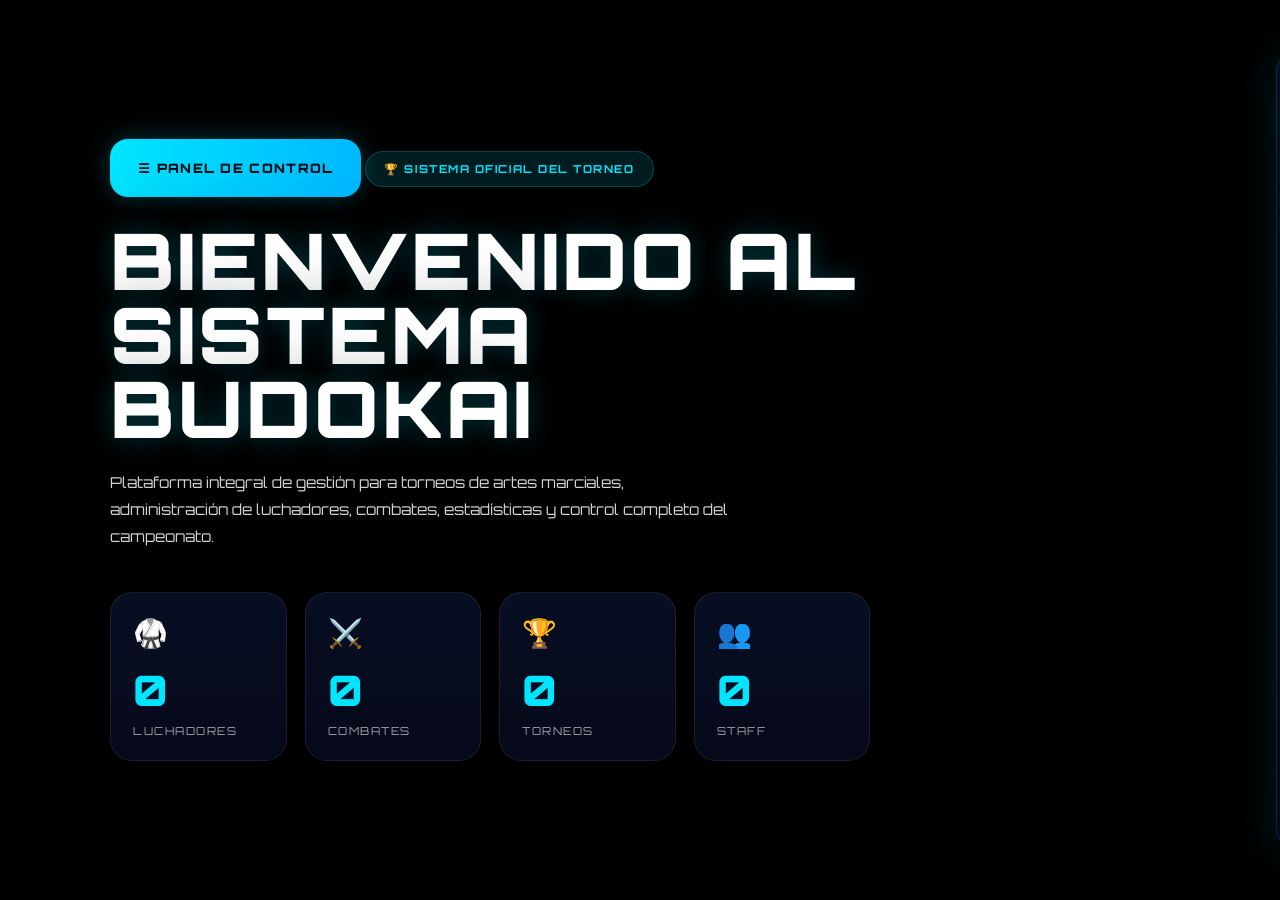
==== commit c718ce19: "Cambios para seguir avanzando" ====
--- a/tournament-app/frontend/pages/index.html
+++ b/tournament-app/frontend/pages/index.html
@@ -1,631 +1,570 @@
 <!DOCTYPE html>
 <html lang="es">
+
 <head>
+
     <meta charset="UTF-8">
     <meta name="viewport" content="width=device-width, initial-scale=1.0">
-    <title>Dashboard — Budokai Martial Arts Tournament</title>
+
+    <title>Budokai System</title>
+
+    <link rel="preconnect" href="https://fonts.googleapis.com">
+    <link rel="preconnect" href="https://fonts.gstatic.com" crossorigin>
+
+    <link href="https://fonts.googleapis.com/css2?family=Orbitron:wght@400;700;900&display=swap" rel="stylesheet">
+
     <style>
-        /* ══ Reset & Base ════════════════════════════════════════════ */
-        *, *::before, *::after { box-sizing: border-box; margin: 0; padding: 0; }
-
-        :root {
-            --bg:          #05050f;
-            --bg2:         #0b0b1a;
-            --bg3:         #0f0f22;
-            --surface:     #11112a;
-            --surface2:    #161630;
-            --border:      #1e1e40;
-            --border2:     #252550;
-            --cyan:        #00e5ff;
-            --cyan-dim:    rgba(0, 229, 255, .12);
-            --cyan-glow:   rgba(0, 229, 255, .25);
-            --green:       #00e676;
-            --orange:      #ff9100;
-            --yellow:      #ffd600;
-            --purple:      #c744ff;
-            --red:         #ff1744;
-            --red-dim:     rgba(255, 23, 68, .15);
-            --txt:         #e0e0ff;
-            --txt2:        #8888aa;
-            --txt3:        #44446a;
-            --sidebar-w:   68px;
-            --font:        'Segoe UI', system-ui, sans-serif;
-        }
-
-        html, body {
-            height: 100%;
-            background: var(--bg);
-            color: var(--txt);
-            font-family: var(--font);
-            font-size: 13px;
-        }
-
-        /* ══ Layout ══════════════════════════════════════════════════ */
-        .layout {
-            display: flex;
+        * {
+            margin: 0;
+            padding: 0;
+            box-sizing: border-box;
+        }
+        
+        body {
+            font-family: 'Orbitron', sans-serif;
+            overflow: hidden;
+            background: #000;
+        }
+        /* FONDO */
+        
+        .background {
+            position: fixed;
+            inset: 0;
+            background-image: url('../assets/bg/home.png');
+            background-position: center;
+            background-size: cover;
+            background-repeat: no-repeat;
+        }
+        /* OVERLAY */
+        
+        .home-overlay {
+            position: fixed;
+            top: 0;
+            left: 0;
+            width: 100vw;
             height: 100vh;
-        }
-
-        /* ══ Sidebar ═════════════════════════════════════════════════ */
-        .sidebar {
-            width: var(--sidebar-w);
-            background: var(--bg2);
-            border-right: 1px solid var(--border);
-            display: flex;
-            flex-direction: column;
+            z-index: 1;
+            background: linear-gradient( 90deg, rgba(0, 0, 0, .58) 0%, rgba(0, 0, 0, .28) 45%, rgba(0, 0, 0, .08) 100%);
+            pointer-events: none;
+        }
+        /* CONTENEDOR */
+        
+        .dashboard {
+            position: relative;
+            z-index: 2;
+            width: 100%;
+            height: 100vh;
+            display: flex;
+            justify-content: space-between;
             align-items: center;
-            padding: 14px 0;
-            gap: 2px;
-            flex-shrink: 0;
-        }
-
-        .logo-box {
-            width: 40px;
-            height: 40px;
-            border-radius: 50%;
-            border: 2px solid var(--cyan);
-            background: var(--cyan-dim);
+            padding: 0 40px;
+        }
+        /* HOME */
+        
+        .home-content {
+            flex: 1;
+            height: 100vh;
             display: flex;
             align-items: center;
-            justify-content: center;
-            font-weight: 900;
-            font-size: 16px;
-            color: var(--cyan);
-            margin-bottom: 16px;
-            box-shadow: 0 0 14px var(--cyan-glow);
-        }
-
-        .nav-link {
-            display: flex;
-            flex-direction: column;
-            align-items: center;
-            gap: 3px;
-            padding: 10px 6px;
-            width: 56px;
-            border-radius: 8px;
-            text-decoration: none;
-            color: var(--txt3);
-            font-size: 9px;
-            letter-spacing: .04em;
-            text-transform: uppercase;
-            transition: all .15s;
-            border: 1px solid transparent;
-        }
-
-        .nav-link:hover  { color: var(--txt2); background: var(--surface); }
-        .nav-link.active {
-            color: var(--cyan);
-            background: var(--cyan-dim);
-            border-color: rgba(0, 229, 255, .2);
-            box-shadow: 0 0 10px var(--cyan-glow);
-        }
-
-        .nav-icon { font-size: 18px; line-height: 1; }
-
-        /* Botón salir en sidebar */
-        .sidebar-logout {
-            margin-top: auto;
-            margin-bottom: 8px;
-            display: flex;
-            flex-direction: column;
-            align-items: center;
-            gap: 3px;
-            padding: 10px 6px;
-            width: 56px;
-            border-radius: 8px;
-            background: none;
-            border: 1px solid transparent;
-            color: var(--txt3);
-            font-size: 9px;
-            letter-spacing: .04em;
-            text-transform: uppercase;
+            padding-left: 70px;
+            position: relative;
+        }
+        
+        .home-info {
+            position: relative;
+            z-index: 3;
+            max-width: 760px;
+        }
+        /* BOTON PANEL */
+        
+        .open-panel-btn {
+            height: 58px;
+            padding: 0 28px;
+            border: none;
+            border-radius: 18px;
             cursor: pointer;
             font-family: inherit;
-            transition: all .15s;
-        }
-        .sidebar-logout:hover {
-            color: var(--red);
-            background: var(--red-dim);
-            border-color: rgba(255, 23, 68, .2);
-        }
-
-        /* ══ Main ════════════════════════════════════════════════════ */
-        .main {
-            flex: 1;
-            display: flex;
-            flex-direction: column;
-            overflow: hidden;
-        }
-
-        /* ══ Topbar ══════════════════════════════════════════════════ */
-        .topbar {
-            background: var(--bg2);
-            border-bottom: 1px solid var(--border);
-            padding: 10px 24px;
-            display: flex;
+            font-size: 13px;
+            font-weight: 900;
+            letter-spacing: .10em;
+            text-transform: uppercase;
+            color: #001018;
+            margin-bottom: 26px;
+            background: linear-gradient( 90deg, #00E5FF, #00B8FF);
+            box-shadow: 0 0 24px rgba(0, 229, 255, .25);
+        }
+        
+        .home-badge {
+            display: inline-flex;
             align-items: center;
-            justify-content: space-between;
-            flex-shrink: 0;
-        }
-
-        .brand-title {
+            padding: 10px 18px;
+            border-radius: 999px;
+            background: rgba(0, 229, 255, .12);
+            border: 1px solid rgba(0, 229, 255, .22);
+            color: #00E5FF;
             font-size: 11px;
             font-weight: 700;
             letter-spacing: .14em;
             text-transform: uppercase;
-            color: var(--cyan);
-        }
-
-        .brand-sub {
-            font-size: 9px;
-            color: var(--txt3);
-            letter-spacing: .08em;
-        }
-
-        .topbar-right {
-            display: flex;
-            align-items: center;
-            gap: 10px;
-        }
-
-        .user-badge {
-            display: flex;
-            align-items: center;
-            gap: 8px;
-            background: var(--cyan-dim);
-            border: 1px solid rgba(0, 229, 255, .2);
-            border-radius: 20px;
-            padding: 5px 14px;
-            font-size: 11px;
-            color: var(--cyan);
-        }
-
-        .btn-logout {
-            display: flex;
-            align-items: center;
-            gap: 6px;
-            background: var(--red-dim);
-            border: 1px solid rgba(255, 23, 68, .35);
-            border-radius: 20px;
-            padding: 5px 14px;
-            font-size: 11px;
-            font-weight: 700;
-            letter-spacing: .06em;
-            text-transform: uppercase;
-            color: var(--red);
-            cursor: pointer;
-            transition: background .15s, box-shadow .15s;
-            font-family: inherit;
-        }
-        .btn-logout:hover {
-            background: rgba(255, 23, 68, .25);
-            box-shadow: 0 0 10px rgba(255, 23, 68, .25);
-        }
-
-        /* ══ Content ═════════════════════════════════════════════════ */
-        .content {
-            flex: 1;
-            overflow-y: auto;
-            padding: 28px;
-        }
-        .content::-webkit-scrollbar       { width: 4px; }
-        .content::-webkit-scrollbar-thumb { background: var(--border2); border-radius: 4px; }
-
-        /* ══ Welcome ═════════════════════════════════════════════════ */
-        .welcome-section {
-            background: linear-gradient(135deg, rgba(0,229,255,.08) 0%, rgba(199,68,255,.08) 100%);
-            border: 1px solid var(--border);
-            border-radius: 12px;
-            padding: 28px;
-            margin-bottom: 28px;
-            position: relative;
-            overflow: hidden;
-        }
-        .welcome-section::before {
-            content: '';
-            position: absolute;
-            top: -50%; right: -10%;
-            width: 300px; height: 300px;
-            background: radial-gradient(circle, rgba(0,229,255,.1) 0%, transparent 70%);
-            border-radius: 50%;
-            pointer-events: none;
-        }
-        .welcome-content  { position: relative; z-index: 1; }
-        .welcome-icon     { font-size: 28px; margin-bottom: 8px; }
-        .welcome-title    { font-size: 24px; font-weight: 900; letter-spacing: .06em; text-transform: uppercase; color: var(--cyan); margin-bottom: 4px; }
-        .welcome-subtitle { font-size: 13px; color: var(--txt2); letter-spacing: .04em; }
-
-        /* ══ Stats Grid ══════════════════════════════════════════════ */
+            margin-bottom: 24px;
+            backdrop-filter: blur(12px);
+        }
+        
+        .home-title {
+            font-size: 78px;
+            font-weight: 900;
+            line-height: .95;
+            letter-spacing: .04em;
+            color: white;
+            text-shadow: 0 0 25px rgba(0, 229, 255, .25), 0 0 60px rgba(0, 0, 0, .55);
+            margin-bottom: 24px;
+        }
+        
+        .home-description {
+            max-width: 620px;
+            font-size: 15px;
+            line-height: 1.8;
+            color: rgba(255, 255, 255, .82);
+            margin-bottom: 42px;
+        }
+        /* STATS */
+        
         .stats-grid {
             display: grid;
-            grid-template-columns: repeat(5, 1fr);
+            grid-template-columns: repeat(4, 1fr);
+            gap: 18px;
+        }
+        
+        .stat-card {
+            min-width: 150px;
+            padding: 22px;
+            border-radius: 22px;
+            background: linear-gradient( 180deg, rgba(10, 18, 42, .82), rgba(6, 10, 28, .92));
+            border: 1px solid rgba(255, 255, 255, .08);
+            backdrop-filter: blur(16px);
+            transition: .22s ease;
+        }
+        
+        .stat-card:hover {
+            transform: translateY(-4px);
+            border-color: rgba(0, 229, 255, .25);
+            box-shadow: 0 0 24px rgba(0, 229, 255, .12);
+        }
+        
+        .stat-icon {
+            font-size: 28px;
+            margin-bottom: 14px;
+        }
+        
+        .stat-value {
+            font-size: 42px;
+            font-weight: 900;
+            color: #00E5FF;
+            margin-bottom: 8px;
+        }
+        
+        .stat-label {
+            font-size: 11px;
+            letter-spacing: .14em;
+            text-transform: uppercase;
+            color: rgba(255, 255, 255, .62);
+        }
+        /* PANEL DERECHO */
+        
+        .side-panel {
+            width: 360px;
+            height: 90vh;
+            border-radius: 28px;
+            background: linear-gradient( 180deg, rgba(8, 15, 35, .92), rgba(3, 8, 25, .96));
+            border: 1px solid rgba(0, 229, 255, .15);
+            backdrop-filter: blur(18px);
+            box-shadow: 0 0 40px rgba(0, 229, 255, .12), 0 0 80px rgba(0, 0, 0, .55);
+            padding: 30px 24px;
+            display: flex;
+            flex-direction: column;
+            position: relative;
+            z-index: 5;
+            transform: translateX(110%);
+            transition: .35s ease;
+        }
+        
+        .side-panel.active {
+            transform: translateX(0);
+        }
+        /* HEADER */
+        
+        .panel-header {
+            display: flex;
+            align-items: center;
             gap: 16px;
-            margin-bottom: 28px;
-        }
-        @media (max-width: 1400px) { .stats-grid { grid-template-columns: repeat(3, 1fr); } }
-        @media (max-width: 900px)  { .stats-grid { grid-template-columns: repeat(2, 1fr); } }
-        @media (max-width: 600px)  { .stats-grid { grid-template-columns: 1fr; } }
-
-        .stat-card-large {
-            border-radius: 12px;
-            padding: 24px;
+            margin-bottom: 30px;
+        }
+        
+        .logo-circle {
+            width: 82px;
+            height: 82px;
+            border-radius: 50%;
+            display: flex;
+            align-items: center;
+            justify-content: center;
+            font-size: 34px;
+            background: #091227;
+            border: 4px solid #FFD000;
+            box-shadow: 0 0 18px rgba(255, 208, 0, .55), 0 0 40px rgba(255, 208, 0, .18);
+        }
+        
+        .logo-text {
             display: flex;
             flex-direction: column;
-            align-items: flex-start;
-            justify-content: space-between;
-            min-height: 140px;
-            position: relative;
-            overflow: hidden;
+        }
+        
+        .logo-title {
+            font-size: 24px;
+            font-weight: 900;
+            letter-spacing: .08em;
+            text-transform: uppercase;
+            color: white;
+        }
+        
+        .logo-subtitle {
+            margin-top: 6px;
+            font-size: 10px;
+            letter-spacing: .16em;
+            color: rgba(255, 255, 255, .68);
+        }
+        /* USER */
+        
+        .user-box {
+            width: 100%;
+            border-radius: 18px;
+            padding: 16px;
+            background: rgba(255, 255, 255, .04);
+            border: 1px solid rgba(255, 255, 255, .06);
+            margin-bottom: 26px;
+        }
+        
+        .user-role {
+            font-size: 11px;
+            letter-spacing: .12em;
+            text-transform: uppercase;
+            color: #00E5FF;
+            margin-bottom: 8px;
+        }
+        
+        .user-name {
+            font-size: 18px;
+            font-weight: 700;
+            color: white;
+        }
+        /* MENU */
+        
+        .menu-title {
+            font-size: 11px;
+            letter-spacing: .16em;
+            text-transform: uppercase;
+            color: rgba(255, 255, 255, .55);
+            margin-bottom: 14px;
+        }
+        
+        .menu {
+            display: flex;
+            flex-direction: column;
+            gap: 12px;
+        }
+        
+        .menu-btn {
+            width: 100%;
+            height: 58px;
+            border: none;
+            border-radius: 16px;
+            display: flex;
+            align-items: center;
+            gap: 14px;
+            padding: 0 18px;
             cursor: pointer;
-            transition: transform .2s, box-shadow .2s;
-            border: 1px solid;
-        }
-        .stat-card-large:hover { transform: translateY(-4px); box-shadow: 0 12px 24px rgba(0,0,0,.4); }
-        .stat-card-large::before {
-            content: '';
-            position: absolute;
-            top: 0; left: 0; right: 0;
-            height: 2px;
-            opacity: 0;
-            transition: opacity .2s;
-        }
-        .stat-card-large:hover::before { opacity: 1; }
-
-        .stat-yellow { background: linear-gradient(135deg,#ffd600,#ffed4e); color:#000; border-color:rgba(255,214,0,.4); }
-        .stat-yellow::before { background:#ffd600; }
-        .stat-yellow .stat-value { color:#000; }
-
-        .stat-cyan { background: linear-gradient(135deg,#00e5ff,#1fffff); color:#000; border-color:rgba(0,229,255,.4); }
-        .stat-cyan::before { background:#00e5ff; }
-        .stat-cyan .stat-value { color:#000; }
-
-        .stat-orange { background: linear-gradient(135deg,#ff9100,#ffb74d); color:#000; border-color:rgba(255,145,0,.4); }
-        .stat-orange::before { background:#ff9100; }
-        .stat-orange .stat-value { color:#000; }
-
-        .stat-purple { background: linear-gradient(135deg,#c744ff,#e681ff); color:#000; border-color:rgba(199,68,255,.4); }
-        .stat-purple::before { background:#c744ff; }
-        .stat-purple .stat-value { color:#000; }
-
-        .stat-label { font-size:10px; font-weight:700; letter-spacing:.1em; text-transform:uppercase; opacity:.7; margin-bottom:8px; }
-        .stat-value { font-size:44px; font-weight:900; line-height:1; }
-
-        /* ══ Quick Access ════════════════════════════════════════════ */
-        .section-title {
+            font-family: inherit;
             font-size: 13px;
             font-weight: 700;
-            letter-spacing: .1em;
-            text-transform: uppercase;
-            color: var(--cyan);
-            margin-bottom: 14px;
-            display: flex;
-            align-items: center;
-            gap: 8px;
-        }
-        .section-icon { font-size: 14px; }
-
-        .quick-access-grid {
-            display: grid;
-            grid-template-columns: repeat(auto-fit, minmax(180px, 1fr));
-            gap: 12px;
-        }
-
-        .quick-btn {
-            background: var(--cyan);
+            letter-spacing: .08em;
+            text-transform: uppercase;
+            color: white;
+            background: linear-gradient( 90deg, rgba(12, 20, 45, .95), rgba(20, 32, 68, .92));
+            border: 1px solid rgba(255, 255, 255, .05);
+            transition: .22s ease;
+        }
+        
+        .menu-btn:hover {
+            transform: translateX(-4px);
+            border-color: rgba(0, 229, 255, .25);
+            box-shadow: 0 0 18px rgba(0, 229, 255, .14);
+        }
+        
+        .menu-btn.active {
+            color: #001018;
+            background: linear-gradient( 90deg, #00E5FF, #00B8FF);
+        }
+        
+        .menu-icon {
+            font-size: 22px;
+        }
+        /* FOOTER */
+        
+        .panel-footer {
+            margin-top: auto;
+            padding-top: 20px;
+            border-top: 1px solid rgba(255, 255, 255, .06);
+        }
+        
+        .logout-btn {
+            width: 100%;
+            height: 54px;
             border: none;
-            border-radius: 8px;
-            padding: 16px;
-            color: #000;
-            font-weight: 700;
-            font-size: 12px;
-            letter-spacing: .06em;
-            text-transform: uppercase;
-            cursor: pointer;
-            transition: opacity .15s, transform .15s, box-shadow .15s;
-            display: flex;
-            align-items: center;
-            justify-content: center;
-            gap: 8px;
-            text-decoration: none;
-        }
-        .quick-btn:hover { opacity:.85; transform:translateY(-2px); box-shadow:0 8px 16px rgba(0,229,255,.3); }
-        .quick-btn-icon { font-size: 18px; }
-
-        /* ══ Info Cards ══════════════════════════════════════════════ */
-        .info-grid {
-            display: grid;
-            grid-template-columns: repeat(auto-fit, minmax(240px, 1fr));
-            gap: 16px;
-            margin-top: 28px;
-        }
-        .info-card {
-            background: var(--surface);
-            border: 1px solid var(--border);
-            border-radius: 10px;
-            padding: 18px;
-            transition: border-color .15s, box-shadow .15s;
-        }
-        .info-card:hover { border-color: var(--cyan); box-shadow: 0 0 12px rgba(0,229,255,.1); }
-        .info-card-icon  { font-size: 24px; margin-bottom: 8px; }
-        .info-card-title { font-size:12px; font-weight:700; letter-spacing:.06em; text-transform:uppercase; color:var(--cyan); margin-bottom:6px; }
-        .info-card-desc  { font-size:12px; color:var(--txt2); line-height:1.5; }
-
-        /* ══ Footer ══════════════════════════════════════════════════ */
-        .dashboard-footer {
-            margin-top: 28px;
-            padding-top: 20px;
-            border-top: 1px solid var(--border);
-            text-align: center;
-            color: var(--txt3);
-            font-size: 11px;
-        }
-
-        /* ══ Loading ═════════════════════════════════════════════════ */
-        #loading {
-            display: none;
-            position: fixed;
-            inset: 0;
-            background: rgba(5,5,15,.8);
-            align-items: center;
-            justify-content: center;
-            z-index: 1000;
-        }
-        #loading.show { display: flex; }
-
-        .spinner {
-            width: 40px; height: 40px;
-            border: 3px solid var(--border2);
-            border-top-color: var(--cyan);
-            border-radius: 50%;
-            animation: spin .7s linear infinite;
-        }
-
-        /* ══ Toast ═══════════════════════════════════════════════════ */
-        .toast {
-            position: fixed;
-            bottom: 26px; right: 26px;
-            background: var(--surface2);
-            border: 1px solid var(--border2);
-            border-radius: 8px;
-            padding: 12px 18px;
-            font-size: 13px;
-            color: var(--txt);
-            opacity: 0;
-            transform: translateY(8px);
-            transition: opacity .2s, transform .2s;
-            pointer-events: none;
-            z-index: 200;
-            max-width: 320px;
-        }
-        .toast.show    { opacity: 1; transform: none; }
-        .toast.toast--ok  { border-left: 3px solid var(--green); }
-        .toast.toast--err { border-left: 3px solid var(--red); }
-
-        /* ══ Modal logout ════════════════════════════════════════════ */
-        .modal-overlay {
-            display: none;
-            position: fixed;
-            inset: 0;
-            background: rgba(5,5,15,.88);
-            z-index: 900;
-            align-items: center;
-            justify-content: center;
-        }
-        .modal-overlay.show { display: flex; }
-
-        .modal-box {
-            background: var(--surface);
-            border: 1px solid var(--border2);
-            border-radius: 12px;
-            padding: 28px 32px;
-            max-width: 340px;
-            width: 90%;
-            text-align: center;
-            animation: fadeUp .2s ease;
-        }
-        .modal-icon    { font-size: 36px; margin-bottom: 12px; }
-        .modal-title   { font-size:15px; font-weight:700; letter-spacing:.06em; text-transform:uppercase; color:var(--txt); margin-bottom:8px; }
-        .modal-msg     { font-size:12px; color:var(--txt2); margin-bottom:22px; line-height:1.5; }
-        .modal-actions { display:flex; gap:10px; justify-content:center; }
-
-        .modal-btn {
-            padding: 9px 22px;
-            border-radius: 8px;
-            border: none;
-            font-size: 12px;
-            font-weight: 700;
-            letter-spacing: .06em;
-            text-transform: uppercase;
+            border-radius: 16px;
             cursor: pointer;
             font-family: inherit;
-            transition: opacity .15s;
-        }
-        .modal-btn:hover { opacity: .85; }
-        .modal-btn-cancel  { background:var(--surface2); color:var(--txt2); border:1px solid var(--border2); }
-        .modal-btn-confirm { background:var(--red); color:#fff; }
-
-        /* ══ Keyframes ═══════════════════════════════════════════════ */
-        @keyframes spin    { to { transform: rotate(360deg); } }
-        @keyframes fadeUp  { from { opacity:0; transform:translateY(16px); } to { opacity:1; transform:translateY(0); } }
+            font-size: 13px;
+            font-weight: 900;
+            letter-spacing: .12em;
+            text-transform: uppercase;
+            color: white;
+            background: linear-gradient( 90deg, #ff3b30, #ff6b45);
+        }
     </style>
+
 </head>
+
 <body>
 
-<div class="layout">
-
-    <!-- ══ Sidebar ══════════════════════════════════════════════════ -->
-    <aside class="sidebar">
-        <div class="logo-box">B</div>
-        <a class="nav-link active" href="index.html"><span class="nav-icon">🏠</span>Inicio</a>
-        <a class="nav-link" href="staff.html"><span class="nav-icon">👥</span>Staff</a>
-        <a class="nav-link" href="luchadores.html"><span class="nav-icon">⚔</span>Luch.</a>
-        <a class="nav-link" href="combates.html"><span class="nav-icon">🥊</span>Combat.</a>
-        <a class="nav-link" href="sistema.html"><span class="nav-icon">⚙</span>Sistema</a>
-        <button class="sidebar-logout" id="sidebarLogoutBtn" title="Cerrar sesión">
-            <span class="nav-icon">🚪</span>Salir
-        </button>
-    </aside>
-
-    <!-- ══ Main ═════════════════════════════════════════════════════ -->
-    <div class="main">
-
-        <!-- Topbar -->
-        <header class="topbar">
-            <div>
-                <div class="brand-title">Budokai Martial Arts Tournament</div>
-                <div class="brand-sub">Sistema Integral de Gestión</div>
+    <div class="background"></div>
+
+    <div class="home-overlay"></div>
+
+    <div class="dashboard">
+
+        <!-- HOME -->
+
+        <div class="home-content">
+
+            <div class="home-info">
+
+                <button class="open-panel-btn" id="openHomePanel">
+
+                    ☰ PANEL DE CONTROL
+
+                </button>
+
+                <div class="home-badge">
+
+                    🏆 SISTEMA OFICIAL DEL TORNEO
+
+                </div>
+
+                <h1 class="home-title">
+
+                    BIENVENIDO AL<br> SISTEMA BUDOKAI
+
+                </h1>
+
+                <p class="home-description">
+
+                    Plataforma integral de gestión para torneos de artes marciales, administración de luchadores, combates, estadísticas y control completo del campeonato.
+
+                </p>
+
+                <div class="stats-grid">
+
+                    <div class="stat-card">
+
+                        <div class="stat-icon">
+                            🥋
+                        </div>
+
+                        <div class="stat-value">
+                            0
+                        </div>
+
+                        <div class="stat-label">
+                            Luchadores
+                        </div>
+
+                    </div>
+
+                    <div class="stat-card">
+
+                        <div class="stat-icon">
+                            ⚔️
+                        </div>
+
+                        <div class="stat-value">
+                            0
+                        </div>
+
+                        <div class="stat-label">
+                            Combates
+                        </div>
+
+                    </div>
+
+                    <div class="stat-card">
+
+                        <div class="stat-icon">
+                            🏆
+                        </div>
+
+                        <div class="stat-value">
+                            0
+                        </div>
+
+                        <div class="stat-label">
+                            Torneos
+                        </div>
+
+                    </div>
+
+                    <div class="stat-card">
+
+                        <div class="stat-icon">
+                            👥
+                        </div>
+
+                        <div class="stat-value">
+                            0
+                        </div>
+
+                        <div class="stat-label">
+                            Staff
+                        </div>
+
+                    </div>
+
+                </div>
+
             </div>
-            <div class="topbar-right">
-                <div class="user-badge">
-                    <span>👑</span>
-                    <span id="topbar-username">—</span>
+
+        </div>
+
+        <!-- PANEL -->
+
+        <aside class="side-panel" id="homePanel">
+
+            <div class="panel-header">
+
+                <div class="logo-circle">
+                    🐉
                 </div>
-                <button class="btn-logout" id="topbarLogoutBtn">🚪 Salir</button>
+
+                <div class="logo-text">
+
+                    <div class="logo-title">
+                        BUDOKAI
+                    </div>
+
+                    <div class="logo-subtitle">
+                        TOURNAMENT SYSTEM
+                    </div>
+
+                </div>
+
             </div>
-        </header>
-
-        <!-- Content -->
-        <div class="content">
-
-            <!-- Welcome -->
-            <div class="welcome-section">
-                <div class="welcome-content">
-                    <div class="welcome-icon">👑</div>
-                    <h1 class="welcome-title" id="welcome-title">Bienvenido</h1>
-                    <p class="welcome-subtitle" id="welcome-subtitle">Sistema Integral de Gestión del Torneo</p>
+
+            <div class="user-box">
+
+                <div class="user-role">
+                    Administrador
                 </div>
+
+                <div class="user-name">
+                    Bienvenido Admin
+                </div>
+
             </div>
 
-            <!-- Stats -->
-            <div class="stats-grid">
-                <div class="stat-card-large stat-yellow">
-                    <div class="stat-label">Total Staff</div>
-                    <div class="stat-value" id="stat-total-staff">0</div>
-                </div>
-                <div class="stat-card-large stat-cyan">
-                    <div class="stat-label">Árbitros</div>
-                    <div class="stat-value" id="stat-arbitros">0</div>
-                </div>
-                <div class="stat-card-large stat-orange">
-                    <div class="stat-label">Seguridad</div>
-                    <div class="stat-value" id="stat-seguridad">0</div>
-                </div>
-                <div class="stat-card-large stat-purple">
-                    <div class="stat-label">Mantenimiento</div>
-                    <div class="stat-value" id="stat-mantenimiento">0</div>
-                </div>
-                <div class="stat-card-large stat-cyan">
-                    <div class="stat-label">Turnos Activos</div>
-                    <div class="stat-value" id="stat-turnos">0</div>
-                </div>
+            <div class="menu-title">
+
+                Navegación
+
             </div>
 
-            <!-- Quick Access -->
-            <div>
-                <h2 class="section-title"><span class="section-icon">⚡</span>Accesos Rápidos</h2>
-                <div class="quick-access-grid">
-                    <a href="staff.html" class="quick-btn"><span class="quick-btn-icon">👥</span>Staff</a>
-                    <a href="#" class="quick-btn"><span class="quick-btn-icon">🕐</span>Turnos</a>
-                    <a href="#" class="quick-btn"><span class="quick-btn-icon">👤</span>Usuarios</a>
-                    <a href="#" class="quick-btn"><span class="quick-btn-icon">📋</span>Auditoría</a>
-                </div>
+            <div class="menu">
+
+                <button class="menu-btn active" onclick="window.location.href='index.html'">
+
+                    <span class="menu-icon">🏠</span>
+                    Inicio
+
+                </button>
+
+                <button class="menu-btn" onclick="window.location.href='staff.html'">
+
+                    <span class="menu-icon">👥</span>
+                    Staff
+
+                </button>
+
+                <button class="menu-btn" onclick="window.location.href='luchadores.html'">
+
+                    <span class="menu-icon">⚔️</span>
+                    Luchadores
+
+                </button>
+
+                <button class="menu-btn" onclick="window.location.href='combates.html'">
+
+                    <span class="menu-icon">🥋</span>
+                    Combates
+
+                </button>
+
+                <button class="menu-btn" onclick="window.location.href='torneo.html'">
+
+                    <span class="menu-icon">🏆</span>
+                    Torneo
+
+                </button>
+
+                <button class="menu-btn" onclick="window.location.href='estadisticas.html'">
+
+                    <span class="menu-icon">📊</span>
+                    Estadísticas
+
+                </button>
+
+                <button class="menu-btn" onclick="window.location.href='sistema.html'">
+
+                    <span class="menu-icon">⚙️</span>
+                    Sistema
+
+                </button>
+
             </div>
 
-            <!-- Info Cards -->
-            <div>
-                <h2 class="section-title" style="margin-top:28px"><span class="section-icon">ℹ</span>Información Rápida</h2>
-                <div class="info-grid">
-                    <div class="info-card">
-                        <div class="info-card-icon">🎯</div>
-                        <div class="info-card-title">Luchadores Registrados</div>
-                        <div class="info-card-desc">Gestiona y registra todos los participantes del torneo</div>
-                    </div>
-                    <div class="info-card">
-                        <div class="info-card-icon">⚔</div>
-                        <div class="info-card-title">Combates Programados</div>
-                        <div class="info-card-desc">Visualiza y organiza los enfrentamientos</div>
-                    </div>
-                    <div class="info-card">
-                        <div class="info-card-icon">📊</div>
-                        <div class="info-card-title">Estadísticas en Vivo</div>
-                        <div class="info-card-desc">Monitorea datos y resultados en tiempo real</div>
-                    </div>
-                </div>
+            <div class="panel-footer">
+
+                <button class="logout-btn">
+
+                    🚪 Cerrar Sesión
+
+                </button>
+
             </div>
 
-            <!-- Footer -->
-            <div class="dashboard-footer">
-                <p>© 2026 Budokai Martial Arts Tournament. Todos los derechos reservados.</p>
-            </div>
-
-        </div><!-- /.content -->
-    </div><!-- /.main -->
-</div><!-- /.layout -->
-
-<!-- ══ Loading ══════════════════════════════════════════════════ -->
-<div id="loading"><div class="spinner"></div></div>
-
-<!-- ══ Toast ════════════════════════════════════════════════════ -->
-<div class="toast" id="toast"></div>
-
-<!-- ══ Modal logout ═════════════════════════════════════════════ -->
-<div class="modal-overlay" id="logoutModal">
-    <div class="modal-box">
-        <div class="modal-icon">🚪</div>
-        <p class="modal-title">Cerrar Sesión</p>
-        <p class="modal-msg">¿Estás seguro que deseas salir del sistema?</p>
-        <div class="modal-actions">
-            <button class="modal-btn modal-btn-cancel"  id="modalCancelBtn">Cancelar</button>
-            <button class="modal-btn modal-btn-confirm" id="modalConfirmBtn">Sí, salir</button>
-        </div>
+        </aside>
+
     </div>
-</div>
-
-<!-- ══ Scripts ══════════════════════════════════════════════════ -->
-<script src="../js/api.js"></script>
-<script src="../js/modules/dashboard.js"></script>
-<script>
-    // Proteger página
-    requireAuth();
-
-    // Mostrar datos del usuario
-    (function () {
-        const s = getSession();
-        if (!s) return;
-        const el = document.getElementById('topbar-username');
-        if (el) el.textContent = s.username || '—';
-        const wt = document.getElementById('welcome-title');
-        const ws = document.getElementById('welcome-subtitle');
-        if (wt) wt.textContent = 'Bienvenido, ' + (s.username || 'Usuario');
-        if (ws) ws.textContent = s.rol || 'Sistema Integral de Gestión del Torneo';
-    })();
-
-    // Modal logout
-    const modal      = document.getElementById('logoutModal');
-    const cancelBtn  = document.getElementById('modalCancelBtn');
-    const confirmBtn = document.getElementById('modalConfirmBtn');
-
-    function openModal()  { modal.classList.add('show'); confirmBtn.focus(); }
-    function closeModal() { modal.classList.remove('show'); }
-
-    document.getElementById('topbarLogoutBtn') .addEventListener('click', openModal);
-    document.getElementById('sidebarLogoutBtn').addEventListener('click', openModal);
-    cancelBtn.addEventListener('click', closeModal);
-
-    modal.addEventListener('click', function(e) {
-        if (e.target === modal) closeModal();
-    });
-
-    document.addEventListener('keydown', function(e) {
-        if (e.key === 'Escape') closeModal();
-    });
-
-    confirmBtn.addEventListener('click', async function() {
-        confirmBtn.disabled = true;
-        confirmBtn.textContent = 'Saliendo...';
-        await logout();
-    });
-</script>
+
+    <script>
+        const homePanel =
+            document.getElementById('homePanel');
+
+        document
+            .getElementById('openHomePanel')
+            .onclick = () => {
+
+                homePanel.classList.toggle('active');
+
+            };
+    </script>
 
 </body>
-</html>
+
+</html>
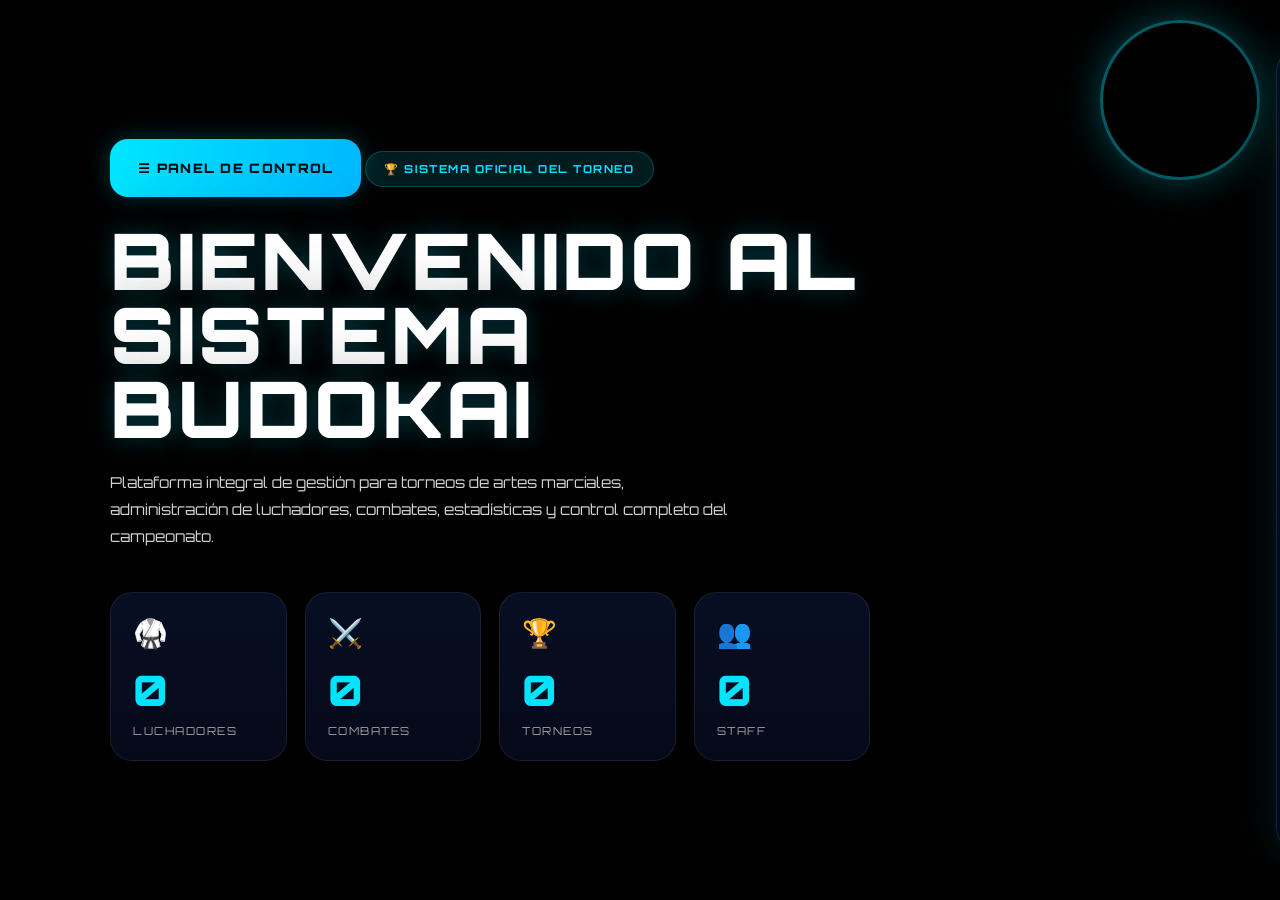
==== commit ac50387a: "Ajustes finales, logo y correccion" ====
--- a/tournament-app/frontend/pages/index.html
+++ b/tournament-app/frontend/pages/index.html
@@ -183,7 +183,7 @@
             display: flex;
             flex-direction: column;
             position: relative;
-            z-index: 5;
+            z-index: 100;
             transform: translateX(110%);
             transition: .35s ease;
         }
@@ -207,12 +207,18 @@
             display: flex;
             align-items: center;
             justify-content: center;
-            font-size: 34px;
             background: #091227;
             border: 4px solid #FFD000;
             box-shadow: 0 0 18px rgba(255, 208, 0, .55), 0 0 40px rgba(255, 208, 0, .18);
-        }
-        
+            overflow: hidden;
+        }
+
+        .logo-circle video {
+            width: 100%;
+            height: 100%;
+            object-fit: cover;
+        }
+
         .logo-text {
             display: flex;
             flex-direction: column;
@@ -274,16 +280,16 @@
         
         .menu-btn {
             width: 100%;
-            height: 58px;
+            height: 52px;
             border: none;
-            border-radius: 16px;
+            border-radius: 14px;
             display: flex;
             align-items: center;
-            gap: 14px;
-            padding: 0 18px;
+            gap: 12px;
+            padding: 0 16px;
             cursor: pointer;
             font-family: inherit;
-            font-size: 13px;
+            font-size: 12px;
             font-weight: 700;
             letter-spacing: .08em;
             text-transform: uppercase;
@@ -317,18 +323,40 @@
         
         .logout-btn {
             width: 100%;
-            height: 54px;
+            height: 50px;
             border: none;
-            border-radius: 16px;
+            border-radius: 14px;
             cursor: pointer;
             font-family: inherit;
-            font-size: 13px;
+            font-size: 12px;
             font-weight: 900;
             letter-spacing: .12em;
             text-transform: uppercase;
             color: white;
             background: linear-gradient( 90deg, #ff3b30, #ff6b45);
         }
+
+        /* LOGO VIDEO - ESQUINA SUPERIOR DERECHA */
+        .logo-video-container {
+            position: fixed;
+            top: 20px;
+            right: 20px;
+            width: 160px;
+            height: 160px;
+            border-radius: 50%;
+            overflow: hidden;
+            border: 3px solid rgba(0,229,255,.4);
+            box-shadow: 0 0 40px rgba(0,229,255,.3);
+            z-index: 1;
+            background: #000;
+            pointer-events: none;
+        }
+
+        .logo-video-container video {
+            width: 100%;
+            height: 100%;
+            object-fit: cover;
+        }
     </style>
 
 </head>
@@ -339,6 +367,13 @@
 
     <div class="home-overlay"></div>
 
+    <!-- LOGO VIDEO - ESQUINA SUPERIOR DERECHA -->
+    <div class="logo-video-container">
+        <video autoplay muted loop playsinline>
+            <source src="../assets/bg/budokai.mp4" type="video/mp4">
+        </video>
+    </div>
+
     <div class="dashboard">
 
         <!-- HOME -->
@@ -374,67 +409,27 @@
                 <div class="stats-grid">
 
                     <div class="stat-card">
-
-                        <div class="stat-icon">
-                            🥋
-                        </div>
-
-                        <div class="stat-value">
-                            0
-                        </div>
-
-                        <div class="stat-label">
-                            Luchadores
-                        </div>
-
+                        <div class="stat-icon">🥋</div>
+                        <div class="stat-value" id="stat-luchadores">—</div>
+                        <div class="stat-label">Luchadores</div>
                     </div>
 
                     <div class="stat-card">
-
-                        <div class="stat-icon">
-                            ⚔️
-                        </div>
-
-                        <div class="stat-value">
-                            0
-                        </div>
-
-                        <div class="stat-label">
-                            Combates
-                        </div>
-
+                        <div class="stat-icon">⚔️</div>
+                        <div class="stat-value" id="stat-combates">—</div>
+                        <div class="stat-label">Combates</div>
                     </div>
 
                     <div class="stat-card">
-
-                        <div class="stat-icon">
-                            🏆
-                        </div>
-
-                        <div class="stat-value">
-                            0
-                        </div>
-
-                        <div class="stat-label">
-                            Torneos
-                        </div>
-
+                        <div class="stat-icon">🏆</div>
+                        <div class="stat-value" id="stat-torneos">—</div>
+                        <div class="stat-label">Torneos</div>
                     </div>
 
                     <div class="stat-card">
-
-                        <div class="stat-icon">
-                            👥
-                        </div>
-
-                        <div class="stat-value">
-                            0
-                        </div>
-
-                        <div class="stat-label">
-                            Staff
-                        </div>
-
+                        <div class="stat-icon">👥</div>
+                        <div class="stat-value" id="stat-staff">—</div>
+                        <div class="stat-label">Staff</div>
                     </div>
 
                 </div>
@@ -450,7 +445,9 @@
             <div class="panel-header">
 
                 <div class="logo-circle">
-                    🐉
+                    <video autoplay muted loop playsinline>
+                        <source src="../assets/bg/budokai.mp4" type="video/mp4">
+                    </video>
                 </div>
 
                 <div class="logo-text">
@@ -510,7 +507,7 @@
 
                 <button class="menu-btn" onclick="window.location.href='combates.html'">
 
-                    <span class="menu-icon">🥋</span>
+                    <span class="menu-icon">�</span>
                     Combates
 
                 </button>
@@ -540,7 +537,7 @@
 
             <div class="panel-footer">
 
-                <button class="logout-btn">
+                <button class="logout-btn" onclick="cerrarSesion()">
 
                     🚪 Cerrar Sesión
 
@@ -552,7 +549,13 @@
 
     </div>
 
+    <!-- JavaScript -->
+    <script src="../js/api.js"></script>
+    <script src="../js/utils.js"></script>
+    <script src="../js/modules/dashboard.js"></script>
+    
     <script>
+        
         const homePanel =
             document.getElementById('homePanel');
 
@@ -563,6 +566,10 @@
                 homePanel.classList.toggle('active');
 
             };
+
+        function cerrarSesion() {
+            if (confirm('¿Deseas cerrar sesión?')) logout();
+        }
     </script>
 
 </body>
